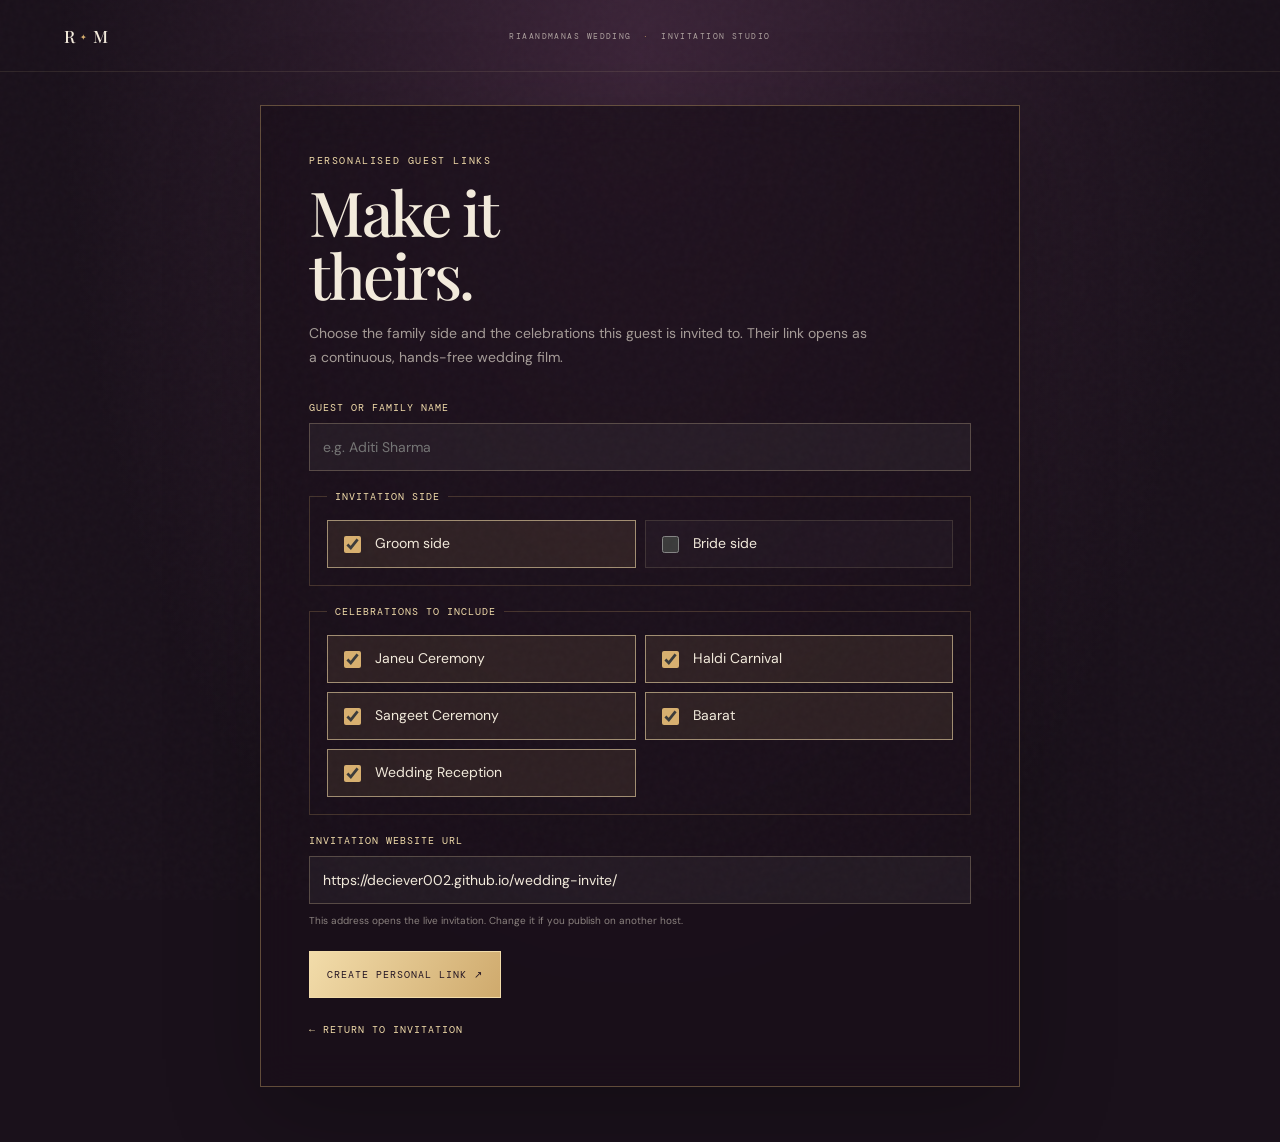
==== admin.html @ 56b254dd "Set default Sukhmani date to November 19, 2026" ====
<!doctype html>
<html lang="en">
<head>
  <meta charset="utf-8">
  <meta name="viewport" content="width=device-width, initial-scale=1, viewport-fit=cover">
  <meta name="theme-color" content="#190f19">
  <meta name="robots" content="noindex, nofollow">
  <title>RiaAndManas Wedding — Invitation Studio</title>
  <link rel="icon" href="assets/lotus.svg" type="image/svg+xml">
  <link rel="stylesheet" href="styles.css">
  <script src="admin.js" defer></script>
  <style>
    .admin-shell { min-height: 100svh; padding: 105px 20px 55px; background: radial-gradient(ellipse at 50% 5%, #3b2438, #1a111b 64%); }
    .admin-card { width: min(100%, 760px); margin: 0 auto; padding: clamp(23px, 5vw, 48px); border: 1px solid rgba(216,176,111,.38); background: rgba(25,15,25,.76); box-shadow: 0 25px 90px rgba(0,0,0,.24); backdrop-filter: blur(18px); }
    .admin-eyebrow { margin: 0 0 13px; color: var(--gold-light); font: 10px var(--mono); letter-spacing: .16em; }
    .admin-card h1 { margin: 0; color: var(--paper); font: 500 clamp(37px, 8vw, 62px)/1.02 var(--serif); letter-spacing: -.04em; }
    .admin-intro { max-width: 560px; margin: 16px 0 31px; color: var(--muted); font-size: 14px; line-height: 1.7; }
    .admin-form { display: grid; gap: 19px; }
    .admin-form > label, .admin-schedule label { display: grid; gap: 9px; color: var(--gold-light); font: 10px var(--mono); letter-spacing: .1em; }
    .admin-form input:not([type="checkbox"]), .admin-form textarea { width: 100%; color: var(--paper); border: 1px solid rgba(242,220,170,.25); border-radius: 0; background: rgba(255,255,255,.045); font: 14px var(--sans); letter-spacing: normal; }
    .admin-form input:not([type="checkbox"]) { min-height: 48px; padding: 0 13px; }
    .admin-form textarea { min-height: 248px; padding: 15px; line-height: 1.6; resize: vertical; }
    .admin-form input:focus, .admin-form textarea:focus { border-color: var(--gold); outline: 2px solid rgba(216,176,111,.22); outline-offset: 2px; }
    .admin-hint { margin: -10px 0 0; color: rgba(243,235,220,.52); font: 10px/1.5 var(--sans); }
    .admin-fieldset { margin: 0; padding: 17px; border: 1px solid rgba(216,176,111,.22); }
    .admin-fieldset legend { padding: 0 8px; color: var(--gold-light); font: 10px var(--mono); letter-spacing: .1em; }
    .admin-option-grid { display: grid; grid-template-columns: repeat(2, minmax(0, 1fr)); gap: 9px; }
    .admin-option { min-height: 48px; display: flex; align-items: center; gap: 11px; padding: 10px 12px; color: var(--paper); border: 1px solid rgba(242,220,170,.14); background: rgba(255,255,255,.025); font: 14px/1.4 var(--sans); letter-spacing: normal; cursor: pointer; }
    .admin-option:has(input:checked) { border-color: rgba(242,220,170,.59); background: rgba(216,176,111,.1); }
    .admin-option input { flex: none; width: 17px; height: 17px; accent-color: #d8b06f; }
    .admin-schedule { display: grid; gap: 14px; margin-top: 16px; padding-top: 16px; border-top: 1px solid rgba(216,176,111,.19); }
    .admin-schedule[hidden] { display: none; }
    .admin-schedule-title { margin: 0; color: rgba(243,235,220,.74); font: 10px/1.5 var(--sans); }
    .admin-actions { display: flex; flex-wrap: wrap; gap: 12px; margin-top: 4px; }
    .admin-button { min-height: 47px; padding: 0 17px; color: #241522; border: 1px solid var(--gold-light); background: linear-gradient(120deg, #f2dcaa, #cfaa6d); font: 10px var(--mono); letter-spacing: .1em; cursor: pointer; }
    .admin-button--secondary { color: var(--gold-light); border-color: rgba(242,220,170,.45); background: transparent; }
    .admin-result { margin-top: 33px; padding-top: 28px; border-top: 1px solid rgba(216,176,111,.25); }
    .admin-result h2 { margin: 0 0 17px; font: 500 25px var(--serif); }
    .admin-link { display: block; overflow-wrap: anywhere; color: var(--gold-light); font: 12px/1.6 var(--mono); }
    .admin-status { min-height: 22px; margin: 13px 0 0; color: var(--gold-light); font: 11px var(--sans); }
    .admin-back { display: inline-flex; margin-top: 25px; color: var(--gold-light); text-decoration: none; font: 10px var(--mono); letter-spacing: .1em; }
    @media(max-width: 520px) { .admin-shell { padding: 84px 14px 28px; } .admin-card { padding: 23px 19px; } .admin-actions { display: grid; } .admin-button { width: 100%; } .admin-option-grid { grid-template-columns: 1fr; } }
  </style>
</head>
<body>
  <div class="grain" aria-hidden="true"></div>
  <header class="masthead">
    <a class="monogram" href="index.html" aria-label="Ria and Manas invitation">R<span>✦</span>M</a>
    <p class="masthead-label">RIAANDMANAS WEDDING <span>·</span> INVITATION STUDIO</p>
  </header>
  <main class="admin-shell">
    <section class="admin-card" aria-labelledby="admin-title">
      <p class="admin-eyebrow">PERSONALISED GUEST LINKS</p>
      <h1 id="admin-title">Make it<br>theirs.</h1>
      <p class="admin-intro">Choose the family side and the celebrations this guest is invited to. Their link opens as a continuous, hands-free wedding film.</p>
      <form class="admin-form" id="invite-form">
        <label for="guest-name">GUEST OR FAMILY NAME
          <input id="guest-name" name="guest" autocomplete="name" maxlength="100" placeholder="e.g. Aditi Sharma" required>
        </label>
        <fieldset class="admin-fieldset">
          <legend>INVITATION SIDE</legend>
          <div class="admin-option-grid">
            <label class="admin-option"><input type="checkbox" id="side-groom" checked> Groom side</label>
            <label class="admin-option"><input type="checkbox" id="side-bride"> Bride side</label>
          </div>
        </fieldset>
        <fieldset class="admin-fieldset">
          <legend>CELEBRATIONS TO INCLUDE</legend>
          <div class="admin-option-grid">
            <label class="admin-option" data-side-option="groom"><input type="checkbox" id="event-janeu" checked> Janeu Ceremony</label>
            <label class="admin-option" data-side-option="bride" hidden><input type="checkbox" id="event-sukhmani"> Sukhmani Sahib Paath</label>
            <label class="admin-option"><input type="checkbox" id="event-haldi" checked> Haldi Carnival</label>
            <label class="admin-option"><input type="checkbox" id="event-sangeet" checked> Sangeet Ceremony</label>
            <label class="admin-option"><input type="checkbox" id="event-baarat" checked> Baarat</label>
            <label class="admin-option"><input type="checkbox" id="event-reception" checked> Wedding Reception</label>
          </div>
          <div class="admin-schedule" id="sukhmani-schedule" hidden>
            <p class="admin-schedule-title">Paath date defaults to 19th November 2026. You can change it for a specific invitation.</p>
            <label for="sukhmani-date">PAATH DATE<input id="sukhmani-date" type="text" value="19th November 2026" placeholder="e.g. 19th November 2026"></label>
            <label for="sukhmani-time">START TIME<input id="sukhmani-time" type="text" value="5:30 PM onwards" placeholder="e.g. 5:30 PM onwards"></label>
            <label for="sukhmani-venue">VENUE<input id="sukhmani-venue" type="text" placeholder="Venue and city"></label>
          </div>
        </fieldset>
        <label for="base-url">INVITATION WEBSITE URL
          <input id="base-url" name="base-url" type="url" value="https://deciever002.github.io/wedding-invite/" required>
        </label>
        <p class="admin-hint">This address opens the live invitation. Change it if you publish on another host.</p>
        <div class="admin-actions">
          <button class="admin-button" type="submit">CREATE PERSONAL LINK <span aria-hidden="true">↗</span></button>
        </div>
      </form>
      <section class="admin-result" id="invite-result" hidden aria-labelledby="result-title">
        <h2 id="result-title">Ready to share</h2>
        <a class="admin-link" id="guest-link" href="#" target="_blank" rel="noopener noreferrer"></a>
        <label for="invite-message" style="display:block;margin-top:23px;color:var(--gold-light);font:8px var(--mono);letter-spacing:.14em">FULL INVITATION MESSAGE</label>
        <textarea id="invite-message" readonly aria-label="Complete invitation message"></textarea>
        <div class="admin-actions">
          <button class="admin-button" id="copy-message" type="button">COPY MESSAGE + LINK</button>
          <button class="admin-button admin-button--secondary" id="copy-link" type="button">COPY LINK ONLY</button>
          <a class="admin-button admin-button--secondary" id="open-link" href="#" target="_blank" rel="noopener noreferrer" style="display:grid;place-items:center;text-decoration:none">PREVIEW INVITATION</a>
        </div>
        <p class="admin-status" id="copy-status" aria-live="polite"></p>
      </section>
      <a class="admin-back" href="index.html">← RETURN TO INVITATION</a>
    </section>
  </main>
</body>
</html>
---- styles.css ----
@import url('https://fonts.googleapis.com/css2?family=DM+Mono:wght@400;500&family=DM+Sans:wght@400;500;600;700&family=Playfair+Display:ital,wght@0,500;0,600;1,500&display=swap');

:root {
  color-scheme: dark;
  --night: #190f19;
  --night-2: #241520;
  --plum: #47233c;
  --paper: #f3ebdc;
  --paper-deep: #e9dbc3;
  --gold: #d8b06f;
  --gold-light: #f2dcaa;
  --coral: #d98967;
  --sage: #a7a68b;
  --muted: rgba(243, 235, 220, .64);
  --mono: 'DM Mono', 'Courier New', monospace;
  --sans: 'DM Sans', system-ui, sans-serif;
  --serif: 'Playfair Display', Georgia, serif;
}

* { box-sizing: border-box; }
html { scroll-behavior: smooth; scroll-padding-top: 28px; }
body { margin: 0; min-width: 320px; color: var(--paper); background: var(--night); font-family: var(--sans); -webkit-font-smoothing: antialiased; }
body.story-started { scroll-behavior: smooth; }
button, a { font: inherit; }
button { color: inherit; cursor: pointer; }
button:focus-visible, a:focus-visible { outline: 2px solid var(--gold-light); outline-offset: 5px; }
[hidden] { display: none !important; }

.grain { position: fixed; z-index: 50; inset: 0; pointer-events: none; opacity: .055; background-image: url("data:image/svg+xml,%3Csvg viewBox='0 0 180 180' xmlns='http://www.w3.org/2000/svg'%3E%3Cfilter id='n'%3E%3CfeTurbulence type='fractalNoise' baseFrequency='.85' numOctaves='3' stitchTiles='stitch'/%3E%3C/filter%3E%3Crect width='100%25' height='100%25' filter='url(%23n)' opacity='.42'/%3E%3C/svg%3E"); }
.film-filter-defs { position: absolute; width: 0; height: 0; overflow: hidden; }
.masthead { position: absolute; z-index: 4; top: 0; left: 0; right: 0; height: 72px; display: grid; grid-template-columns: 1fr auto 1fr; align-items: center; padding: 0 clamp(20px, 5vw, 74px); border-bottom: 1px solid rgba(242,220,170,.1); }
.monogram { justify-self: start; color: var(--paper); font: 500 17px var(--serif); letter-spacing: .08em; text-decoration: none; }
.monogram span { color: var(--gold); font-size: 8px; padding: 0 4px; vertical-align: 3px; }
.masthead-label, .sound-toggle { color: var(--muted); font: 8px var(--mono); letter-spacing: .18em; }
.masthead-label { margin: 0; }
.masthead-label span { color: var(--gold); padding: 0 5px; }
.sound-toggle { justify-self: end; display: inline-flex; align-items: center; gap: 8px; min-height: 34px; padding: 0 11px; border: 1px solid rgba(242,220,170,.3); border-radius: 999px; background: rgba(34,20,32,.68); }
.sound-icon { color: var(--gold-light); font-size: 13px; }
.sound-toggle.is-on { color: var(--gold-light); border-color: var(--gold); }

/* The letter and envelope are CSS-built so the opening works at any phone size. */
.cover { position: relative; min-height: 100svh; min-height: max(720px, 100svh); display: flex; flex-direction: column; align-items: center; justify-content: center; overflow: hidden; isolation: isolate; padding: 105px 20px 58px; background: radial-gradient(ellipse at 50% 54%, #372037 0, #211523 44%, #140d16 84%); }
.cover::before { content: ""; position: absolute; inset: 0; z-index: -2; opacity: .34; background: radial-gradient(ellipse at 50% 50%, transparent 24%, rgba(8,5,10,.8) 100%), repeating-linear-gradient(115deg, transparent 0 53px, rgba(216,176,111,.035) 54px 55px); }
.cover::after { content: ""; position: absolute; inset: 17px; z-index: -1; border: 1px solid rgba(216,176,111,.22); pointer-events: none; }
.cover-orbit { position: absolute; z-index: -1; width: min(90vw, 830px); aspect-ratio: 1; border: 1px solid rgba(216,176,111,.09); border-radius: 50%; transform: rotateX(66deg) rotate(-21deg); }
.cover-orbit--one { top: 8%; left: 50%; translate: -50% 0; }
.cover-orbit--two { top: 15%; left: 50%; translate: -50% 0; width: min(70vw, 610px); border-color: rgba(216,176,111,.075); }
.cover-stars { position: absolute; inset: 0; pointer-events: none; color: var(--gold); }
.cover-stars i { position: absolute; font-style: normal; animation: star-drift 6s ease-in-out infinite; }
.cover-stars i:nth-child(1) { top: 22%; left: 15%; font-size: 12px; }
.cover-stars i:nth-child(2) { top: 31%; right: 17%; animation-delay: -1.2s; }
.cover-stars i:nth-child(3) { top: 65%; left: 12%; animation-delay: -3s; font-size: 17px; }
.cover-stars i:nth-child(4) { top: 72%; right: 13%; animation-delay: -2s; }
.cover-stars i:nth-child(5) { top: 49%; right: 8%; animation-delay: -4s; font-size: 10px; }
.cover-overline { margin: 0 0 13px; color: var(--gold-light); font: 8px var(--mono); letter-spacing: .3em; text-align: center; }
.envelope-scene { position: relative; width: min(84vw, 408px); height: min(74svh, 600px); min-height: 430px; perspective: 1400px; display: grid; place-items: end center; }
.envelope-shadow { position: absolute; z-index: 0; bottom: 7%; width: 92%; height: 23%; border-radius: 50%; background: rgba(4,2,6,.52); filter: blur(24px); transition: transform 1s ease, opacity 1s ease; }
.letter-paper { position: absolute; z-index: 2; top: 4%; left: 7%; width: 86%; height: 84%; display: flex; flex-direction: column; align-items: center; justify-content: center; padding: 36px 24px 72px; color: #352438; text-align: center; background: linear-gradient(130deg, #fbf6ed, var(--paper) 53%, #e8d7ba); border: 1px solid rgba(216,176,111,.95); box-shadow: 0 15px 55px rgba(0,0,0,.26), inset 0 0 0 6px rgba(255,255,255,.36); transform: rotateX(-18deg) scale(.88); transform-origin: 50% 100%; opacity: 0; transition: transform 1.25s cubic-bezier(.16,.83,.23,1), opacity .72s ease, box-shadow 1s ease; }
.letter-paper::before { content: ""; position: absolute; inset: 13px; border: 1px solid rgba(150,108,66,.34); pointer-events: none; }
.letter-corner { position: absolute; color: #9e7548; font-size: 10px; }
.letter-corner--tl { top: 19px; left: 19px; }.letter-corner--tr { top: 19px; right: 19px; }.letter-corner--bl { bottom: 19px; left: 19px; }.letter-corner--br { bottom: 19px; right: 19px; }
.letter-label { position: relative; margin: 0 0 14px; color: #805d47; font: 7px var(--mono); letter-spacing: .2em; }
.letter-paper h1 { position: relative; margin: 0; color: #39203a; font: 500 clamp(48px, 12vw, 68px)/.93 var(--serif); letter-spacing: -.05em; }
.letter-paper h1 i { color: #a47a4e; font-weight: 500; }
.letter-subtitle { margin: 12px 0 0; color: #826d61; font: italic 15px var(--serif); }
.letter-rule { width: 78%; height: 1px; display: flex; align-items: center; justify-content: center; margin: 18px 0 11px; background: rgba(151,112,73,.38); }
.letter-rule span { padding: 0 10px; color: #a98050; background: var(--paper); font-size: 10px; }
.letter-copy { max-width: 294px; margin: 0; color: #695b56; font: 13px/1.65 var(--serif); }
.letter-date { display: flex; align-items: center; justify-content: center; gap: 8px; width: 100%; margin: 13px 0 4px; color: #785a4a; font: 8px/1.4 var(--mono); letter-spacing: .1em; white-space: nowrap; }
.letter-date span { flex: 0 0 auto; color: #bd8e52; padding: 0; }
.letter-continue { position: absolute; bottom: 24px; left: 50%; max-width: calc(100% - 36px); padding: 0 0 7px; color: #42263e; border: 0; border-bottom: 1px solid rgba(166,123,74,.8); background: none; font: 7.5px var(--mono); letter-spacing: .12em; white-space: nowrap; opacity: 0; transform: translate(-50%, 12px); pointer-events: none; transition: opacity .5s ease .65s, transform .5s ease .65s; }
.letter-continue span { margin-left: 9px; color: #ae7f4d; font-size: 12px; }
.envelope { position: absolute; z-index: 4; left: 0; right: 0; bottom: 0; height: 55%; transform-style: preserve-3d; transition: transform 1.1s cubic-bezier(.2,.8,.2,1); }
.envelope-back { position: absolute; inset: 0; overflow: hidden; background: linear-gradient(145deg, #72455e, #44263e 54%, #29192f); border: 1px solid rgba(242,220,170,.56); box-shadow: inset 0 0 32px rgba(12,7,15,.2); }
.envelope-back::before, .envelope-back::after { content: ""; position: absolute; top: -13%; width: 70%; height: 125%; background: linear-gradient(155deg, rgba(255,255,255,.09), rgba(51,27,53,.18)); border: 1px solid rgba(242,220,170,.2); }
.envelope-back::before { left: -21%; transform: rotate(39deg); }.envelope-back::after { right: -21%; transform: rotate(-39deg); }
.envelope-pocket { position: absolute; z-index: 3; inset: 0; background: linear-gradient(150deg, #67405a, #39213d 75%); clip-path: polygon(0 0, 50% 59%, 100% 0, 100% 100%, 0 100%); border: 1px solid rgba(242,220,170,.44); }
.envelope-flap { position: absolute; z-index: 5; inset: 0 0 40%; background: linear-gradient(150deg, #8a6072, #603d5b 72%); clip-path: polygon(0 0, 100% 0, 50% 100%); transform-origin: 50% 0; transform: rotateX(0); backface-visibility: hidden; transition: transform .85s cubic-bezier(.43,.02,.2,1), opacity .5s ease; }
.envelope-seal { position: absolute; z-index: 6; top: 29%; left: 50%; translate: -50% -50%; width: 58px; height: 58px; display: grid; grid-template-columns: 1fr 10px 1fr; place-items: center; color: #f5dfad; border: 1px solid rgba(255,238,198,.68); border-radius: 50%; background: radial-gradient(circle at 33% 25%, #dcaa6a, #945345 62%, #623444); box-shadow: 0 4px 18px rgba(8,5,10,.4), inset 0 0 0 4px rgba(107,53,54,.38); font: 12px var(--serif); transition: transform .5s ease, opacity .5s ease; }
.envelope-seal i { color: #f7dfab; font-size: 8px; font-style: normal; }
.open-invite { display: inline-flex; align-items: center; gap: 13px; margin-top: 28px; padding: 0; color: var(--paper); text-align: left; border: 0; background: none; transition: opacity .4s ease, transform .4s ease; }
.open-icon { display: grid; place-items: center; width: 39px; height: 39px; color: var(--gold-light); border: 1px solid rgba(242,220,170,.52); border-radius: 50%; font-size: 14px; transition: transform .35s ease, background .35s ease; }
.open-invite:hover .open-icon { transform: rotate(45deg); background: rgba(242,220,170,.08); }
.open-invite strong, .open-invite small { display: block; }
.open-invite strong { font: 500 13px var(--serif); letter-spacing: .02em; }
.open-invite small { margin-top: 4px; color: var(--muted); font: 7px var(--mono); letter-spacing: .1em; }
.cover-footnote { margin: 22px 0 0; color: rgba(242,220,170,.53); font: 7px var(--mono); letter-spacing: .19em; text-align: center; }
.cover-footnote span { padding-left: 7px; color: var(--gold); }
.cover.is-open .letter-paper { z-index: 5; opacity: 1; transform: translateY(-6%) rotateX(0) scale(1); box-shadow: 0 32px 100px rgba(0,0,0,.48), inset 0 0 0 6px rgba(255,255,255,.36); }
.cover.is-open .envelope-flap { transform: rotateX(180deg); opacity: .78; }
.cover.is-open .envelope-seal { transform: translate(-50%, -50%) scale(.72); opacity: 0; }
.cover.is-open .envelope-shadow { transform: scale(1.25); opacity: .75; }
.cover.is-open .open-invite, .cover.is-open .cover-overline { opacity: 0; transform: translateY(10px); pointer-events: none; }
.cover.is-open .letter-continue { opacity: 1; transform: translate(-50%, 0); pointer-events: auto; }
.cover.is-open .letter-label { animation: type-in .8s .25s both; }
.cover.is-open .letter-copy { animation: type-in .8s .4s both; }

.journey-intro { min-height: 100svh; position: relative; display: flex; flex-direction: column; align-items: center; justify-content: center; overflow: hidden; padding: 86px 22px 60px; text-align: center; background: radial-gradient(ellipse at 50% 49%, #382339, #1b111e 61%, #140d16); animation: page-rise .9s both; }
.journey-intro::before { content: ""; position: absolute; inset: 24px; border: 1px solid rgba(216,176,111,.18); pointer-events: none; }
.journey-intro-mark { color: var(--gold-light); font-size: 19px; animation: star-drift 4s ease-in-out infinite; }
.eyebrow { margin: 22px 0 17px; color: var(--gold-light); font: 7px var(--mono); letter-spacing: .2em; }
.eyebrow span { color: var(--coral); padding: 0 4px; }
.journey-intro h2 { margin: 0; color: var(--paper); font: 500 clamp(46px, 10vw, 88px)/.99 var(--serif); letter-spacing: -.05em; }
.journey-intro-copy { margin: 23px 0 0; color: var(--muted); font: 14px/1.8 var(--serif); }
.start-story { display: inline-flex; align-items: center; gap: 19px; margin-top: 34px; padding: 0 0 9px; color: var(--gold-light); border: 0; border-bottom: 1px solid rgba(216,176,111,.62); background: none; font: 8px var(--mono); letter-spacing: .17em; }
.start-story span { font-size: 13px; transition: transform .3s ease; }.start-story:hover span { transform: translateY(4px); }
.journey-intro-line { width: 1px; height: 50px; margin: 30px 0 14px; background: linear-gradient(var(--gold), transparent); }
.journey-intro-small { margin: 0; color: rgba(243,235,220,.38); font: 6px var(--mono); letter-spacing: .2em; }
.journey-intro-small span { color: var(--gold); padding-left: 6px; }

.event-journey { position: relative; background: var(--night); }
.story-progress { position: sticky; z-index: 12; top: 0; height: 3px; background: rgba(242,220,170,.1); }
.story-progress span { display: block; width: 0; height: 100%; background: linear-gradient(90deg, var(--coral), var(--gold-light)); transition: width .55s cubic-bezier(.22,.7,.2,1); }
.story-counter { position: fixed; z-index: 13; top: 20px; right: clamp(18px, 5vw, 70px); display: flex; align-items: baseline; gap: 6px; padding: 9px 11px; color: var(--gold-light); border: 1px solid rgba(242,220,170,.24); border-radius: 999px; background: rgba(25,15,25,.68); backdrop-filter: blur(12px); font: 11px var(--mono); letter-spacing: .08em; }
.story-counter span { color: rgba(243,235,220,.4); font-size: 8px; }
.event-journey.is-live { position: fixed; z-index: 60; inset: 0; width: 100%; height: 100svh; overflow: hidden; overscroll-behavior: none; background: var(--night); isolation: isolate; }
.event-journey.is-live .story-progress { position: absolute; top: 0; right: 0; left: 0; }
.journey-exit { position: fixed; z-index: 14; top: 20px; left: clamp(18px, 5vw, 70px); display: inline-flex; align-items: center; gap: 8px; min-height: 32px; padding: 0; color: rgba(243,235,220,.72); border: 0; background: none; font: 9px var(--mono); letter-spacing: .13em; cursor: pointer; }
.journey-exit:first-letter { color: var(--gold-light); font-size: 15px; }
.journey-exit:hover { color: var(--gold-light); }
.event-journey.is-live .event-chapter { position: absolute; inset: 0; width: 100%; height: 100%; min-height: 0; padding-top: 75px; padding-bottom: 30px; }
.event-journey.is-live .story-footer { display: none; }
.event-journey.is-live .event-chapter:not(.is-active) { display: none; }
.event-journey.is-live .event-chapter.is-active { display: grid; animation: chapter-arrive .7s cubic-bezier(.16,.75,.2,1) both; }
.event-journey.is-live .chapter-art { min-height: 0; height: min(76svh, 785px); }
.event-journey.is-live .chapter-info { min-height: 0; }
body.event-mode { overflow: hidden; overscroll-behavior: none; }
body.event-mode .masthead { position: fixed; z-index: 65; grid-template-columns: 1fr auto; height: 62px; border-bottom: 0; background: linear-gradient(180deg, rgba(25,15,25,.76), transparent); }
body.event-mode .masthead .monogram, body.event-mode .masthead-label { display: none; }
body.event-mode .masthead .sound-toggle { grid-column: 2; }
body.event-mode .story-counter { right: auto; left: 50%; transform: translateX(-50%); }
.event-journey.is-live .story-progress { top: 71px; }
.event-chapter { position: relative; min-height: 100svh; display: grid; grid-template-columns: minmax(280px, .86fr) minmax(310px, 1fr); align-items: center; justify-content: center; column-gap: clamp(35px, 7vw, 112px); padding: 75px clamp(34px, 9vw, 138px); overflow: hidden; isolation: isolate; border-bottom: 1px solid rgba(216,176,111,.14); background: radial-gradient(ellipse at 19% 49%, rgba(118,70,76,.2), transparent 47%), linear-gradient(114deg, #211521, #181019 55%, #20141d); }
.event-chapter::before { content: ""; position: absolute; z-index: -1; left: 50%; top: 50%; width: min(93vw, 1120px); aspect-ratio: 1; translate: -50% -50%; border: 1px solid rgba(216,176,111,.06); border-radius: 50%; box-shadow: 0 0 0 64px rgba(216,176,111,.018), 0 0 0 128px rgba(216,176,111,.012); }
.event-chapter:nth-child(even) { background: radial-gradient(ellipse at 82% 50%, rgba(74,54,65,.37), transparent 48%), linear-gradient(120deg, #171019, #211620 65%, #191019); }
.chapter-art { position: relative; justify-self: center; width: min(100%, 475px); height: min(76svh, 785px); min-height: 465px; overflow: hidden; background: #2a1b26; border: 1px solid rgba(242,220,170,.59); box-shadow: 0 30px 90px rgba(3,2,5,.43), 0 0 0 7px rgba(242,220,170,.035); }
.chapter-film { position: absolute; inset: 0; width: 100%; height: 100%; display: block; object-fit: cover; object-position: center; background: #251720; filter: url("#animated-film"); }
.film-backdrop { position: absolute; z-index: 0; inset: -4%; background-image: linear-gradient(180deg, rgba(12,8,13,.36), rgba(12,8,13,.62)), var(--event-poster); background-position: center; background-size: cover; filter: blur(26px) saturate(.82); transform: scale(1.08); }
.chapter-art.video-fallback.is-playing .chapter-film { animation: poster-drift 6.2s cubic-bezier(.2,.65,.25,1) both; }
.art-shade { position: absolute; z-index: 1; inset: 0; pointer-events: none; background: linear-gradient(180deg, rgba(15,10,16,.17) 0, rgba(15,10,16,.04) 27%, rgba(15,10,16,.12) 54%, rgba(15,10,16,.78) 100%); }
.art-grain { position: absolute; z-index: 2; inset: 0; pointer-events: none; opacity: .2; background: radial-gradient(ellipse at center, transparent 25%, rgba(6,4,8,.55) 100%), repeating-linear-gradient(0deg, transparent 0 4px, rgba(255,245,220,.025) 5px); mix-blend-mode: soft-light; }
.art-light { position: absolute; z-index: 2; top: -35%; bottom: -35%; left: -65%; width: 38%; pointer-events: none; opacity: 0; transform: rotate(17deg); background: linear-gradient(90deg, transparent, rgba(255,239,198,.2), transparent); }
.chapter-art.is-transitioning .art-light { opacity: 1; animation: light-sweep 2.1s ease-in-out both; }
.event-effects { position: absolute; z-index: 3; inset: 0; overflow: hidden; pointer-events: none; opacity: 0; transition: opacity .5s ease; }
.chapter-art.is-transitioning .event-effects { opacity: 1; }
.chapter-art.is-transitioning .event-effects * { animation-duration: 2.1s !important; animation-delay: 0s !important; animation-iteration-count: 1 !important; }
.chapter-art.is-revealed .event-effects { opacity: 0; transition-duration: .9s; }
/* Janeu: a fine golden thread traces gently through the ceremony scene. */
.janeu-thread { position: absolute; right: -3%; bottom: 9%; width: 106%; height: 45%; overflow: visible; filter: drop-shadow(0 0 5px rgba(255,210,119,.65)); }
.janeu-thread path { fill: none; stroke-linecap: round; stroke-linejoin: round; stroke-dasharray: 620; stroke-dashoffset: 620; }
.thread-shadow { stroke: rgba(79,35,28,.66); stroke-width: 7; }
.thread-line { stroke: #e7b85e; stroke-width: 3; }
.thread-highlight { stroke: rgba(255,244,204,.8); stroke-width: .9; }
.thread-glint { fill: #fff2bd; opacity: 0; filter: drop-shadow(0 0 6px #ffd47a); }
.chapter-art.is-transitioning .thread-shadow { animation: thread-unfurl 5.2s .05s ease-in-out both; }
.chapter-art.is-transitioning .thread-line { animation: thread-unfurl 5.2s .1s ease-in-out both; }
.chapter-art.is-transitioning .thread-highlight { animation: thread-unfurl 5.2s .14s ease-in-out both; }
.chapter-art.is-transitioning .thread-glint { animation: thread-glint 2.8s 1.2s ease-in-out infinite alternate; }
.thread-glint--two { animation-delay: 2.1s !important; }
/* Haldi Carnival: twin poppers burst into saffron, pink and marigold powder. */
.event-effects--haldi { background: radial-gradient(ellipse at 8% 90%, rgba(255,179,23,.12), transparent 38%), radial-gradient(ellipse at 92% 88%, rgba(255,64,135,.13), transparent 38%); }
.popper { position: absolute; bottom: -3%; width: clamp(78px, 27%, 140px); height: 28%; overflow: visible; opacity: 0; transform-origin: 45% 100%; filter: drop-shadow(0 7px 9px rgba(16,8,12,.2)); }
.popper--left { left: 0; transform: rotate(-12deg) scale(.7); }
.popper--right { right: 0; transform: rotate(12deg) scale(.7) scaleX(-1); }
.popper-tube { fill: #efc46c; stroke: #fff1cc; stroke-width: 2; }
.popper-rim { fill: none; stroke: #fff1cc; stroke-width: 4; stroke-linecap: round; }
.popper-spark { fill: none; stroke: #ffe06e; stroke-width: 3; stroke-linecap: round; stroke-dasharray: 5 7; opacity: 0; }
.chapter-art.is-transitioning .popper--left { animation: popper-fire-left 5.8s .3s cubic-bezier(.2,.7,.2,1) both; }
.chapter-art.is-transitioning .popper--right { animation: popper-fire-right 5.8s .65s cubic-bezier(.2,.7,.2,1) both; }
.chapter-art.is-transitioning .popper-spark { animation: spark-flash .75s .9s ease-out both; }
.gulal-cloud { position: absolute; width: 48%; aspect-ratio: 1; border-radius: 50%; opacity: 0; filter: blur(9px); mix-blend-mode: screen; }
.gulal-cloud--one { top: 19%; left: -18%; background: radial-gradient(circle, rgba(255,197,24,.78), rgba(255,169,21,.35) 43%, transparent 70%); }
.gulal-cloud--two { top: 34%; right: -19%; background: radial-gradient(circle, rgba(255,56,137,.77), rgba(255,92,61,.37) 44%, transparent 71%); }
.gulal-cloud--three { top: 4%; left: 29%; width: 41%; background: radial-gradient(circle, rgba(97,218,197,.52), rgba(255,183,45,.2) 46%, transparent 72%); }
.chapter-art.is-transitioning .gulal-cloud--one { animation: powder-bloom 3.1s .25s ease-out infinite; }
.chapter-art.is-transitioning .gulal-cloud--two { animation: powder-bloom 3.25s 1.15s ease-out infinite; }
.chapter-art.is-transitioning .gulal-cloud--three { animation: powder-bloom 3s 2.05s ease-out infinite; }
.gulal-dot,.confetti { position: absolute; top: 51%; left: 50%; width: 8px; height: 8px; border-radius: 50%; opacity: 0; background: #ffd742; box-shadow: 0 0 12px currentColor; }
.gulal-dot--two { background: #ff5189; }.gulal-dot--three { background: #41dec4; }.gulal-dot--four { background: #ff922e; }
.chapter-art.is-transitioning .gulal-dot--one { animation: powder-speck 1.8s .5s ease-out infinite; }
.chapter-art.is-transitioning .gulal-dot--two { animation: powder-speck 2s 1.2s ease-out infinite; }
.chapter-art.is-transitioning .gulal-dot--three { animation: powder-speck 1.7s 1.8s ease-out infinite; }
.chapter-art.is-transitioning .gulal-dot--four { animation: powder-speck 2.1s 2.3s ease-out infinite; }
.confetti { width: 5px; height: 11px; border-radius: 1px; background: #fff3a4; }
.confetti--two { background: #f184d0; }.confetti--three { background: #7be4c9; }.confetti--four { background: #ff8b51; }
.chapter-art.is-transitioning .confetti--one { animation: confetti-drift 3.2s .9s ease-in infinite; }
.chapter-art.is-transitioning .confetti--two { animation: confetti-drift 3.5s 1.35s ease-in infinite; }
.chapter-art.is-transitioning .confetti--three { animation: confetti-drift 3s 1.9s ease-in infinite; }
.chapter-art.is-transitioning .confetti--four { animation: confetti-drift 3.7s 2.2s ease-in infinite; }
/* Sangeet: rotating mirror ball and slow, jewel-coloured light fans. */
.event-effects--sangeet { background: radial-gradient(ellipse at 50% 8%, rgba(126,81,255,.11), transparent 43%); }
.disco-beam { position: absolute; top: -18%; left: 50%; width: 28%; height: 112%; transform-origin: 50% 8%; opacity: 0; mix-blend-mode: screen; filter: blur(7px); clip-path: polygon(45% 0,55% 0,100% 100%,0 100%); }
.disco-beam--one { background: linear-gradient(180deg, rgba(238,208,255,.88), rgba(182,109,255,.16) 72%, transparent); }
.disco-beam--two { background: linear-gradient(180deg, rgba(93,231,244,.76), rgba(58,168,255,.12) 75%, transparent); }
.disco-beam--three { background: linear-gradient(180deg, rgba(255,122,192,.72), rgba(240,80,151,.12) 75%, transparent); }
.chapter-art.is-transitioning .disco-beam--one { animation: beam-swing-one 5.8s ease-in-out both; }
.chapter-art.is-transitioning .disco-beam--two { animation: beam-swing-two 5.8s .1s ease-in-out both; }
.chapter-art.is-transitioning .disco-beam--three { animation: beam-swing-three 5.8s .2s ease-in-out both; }
.disco-ball { position: absolute; top: 11%; left: 50%; width: clamp(50px, 16%, 76px); aspect-ratio: 1; translate: -50% 0; border-radius: 50%; opacity: 0; background: radial-gradient(circle at 33% 27%, #fff9e8 0 4%, #d0d3df 5% 9%, transparent 10%), conic-gradient(from 16deg, #fff4cd, #9098b5 14%, #f9f5e9 24%, #8c93aa 38%, #fff7dc 50%, #818da8 67%, #f9f3e3 80%, #8890a5); box-shadow: inset -10px -8px 17px rgba(18,13,30,.56), 0 0 23px rgba(230,219,255,.45), 0 0 58px rgba(181,130,255,.24); }
.disco-ball::before { content: ""; position: absolute; left: 50%; bottom: 98%; height: 47px; border-left: 1px solid rgba(255,237,194,.75); }
.disco-ball::after { content: ""; position: absolute; inset: 0; border-radius: inherit; background: repeating-linear-gradient(0deg, transparent 0 7px, rgba(33,32,54,.55) 8px 9px), repeating-linear-gradient(90deg, transparent 0 7px, rgba(33,32,54,.58) 8px 9px); }
.disco-ball i { position: absolute; z-index: 1; top: 28%; width: 6px; height: 6px; border-radius: 50%; background: #fff; box-shadow: 0 0 9px 3px rgba(255,255,255,.75); }
.disco-ball i:nth-child(1) { left: 17%; }.disco-ball i:nth-child(2) { left: 42%; top: 18%; }.disco-ball i:nth-child(3) { right: 15%; top: 41%; }.disco-ball i:nth-child(4) { left: 34%; bottom: 15%; top: auto; }
.disco-ball b { position: absolute; z-index: 1; inset: 14% 36%; border-left: 1px solid rgba(255,255,255,.6); border-right: 1px solid rgba(255,255,255,.48); }
.chapter-art.is-transitioning .disco-ball { animation: disco-turn .95s linear infinite, disco-arrive .7s .15s ease-out both; }
.disco-glint { position: absolute; color: #fff5d8; opacity: 0; text-shadow: 0 0 9px #fff; }
.disco-glint--one { top: 31%; left: 23%; }.disco-glint--two { top: 22%; right: 17%; color: #c4f7ff; }.disco-glint--three { top: 47%; right: 28%; color: #ffd1ed; }
.chapter-art.is-transitioning .disco-glint--one { animation: glint-pop 1.8s .5s ease-in-out infinite alternate; }
.chapter-art.is-transitioning .disco-glint--two { animation: glint-pop 2s 1s ease-in-out infinite alternate; }
.chapter-art.is-transitioning .disco-glint--three { animation: glint-pop 1.7s 1.35s ease-in-out infinite alternate; }
/* Reception: layered gold and ivory fireworks bloom above the couple. */
.firework { position: absolute; width: clamp(115px, 38%, 180px); aspect-ratio: 1; overflow: visible; opacity: 0; filter: drop-shadow(0 0 7px rgba(255,204,113,.8)); }
.firework--one { top: 12%; right: 7%; color: #ffda8e; }
.firework--two { top: 27%; left: 1%; color: #f8d9a1; }
.firework--three { top: 1%; left: 37%; width: clamp(88px, 27%, 132px); color: #fff0be; }
.firework g { transform-box: fill-box; transform-origin: center; }
.firework path { fill: none; stroke: currentColor; stroke-width: 1.8; stroke-linecap: round; stroke-linejoin: round; }
.firework circle { fill: #fff9d8; }
.chapter-art.is-transitioning .firework--one { animation: firework-bloom 2.5s .1s ease-out infinite; }
.chapter-art.is-transitioning .firework--two { animation: firework-bloom 2.7s .8s ease-out infinite; }
.chapter-art.is-transitioning .firework--three { animation: firework-bloom 2.8s 1.4s ease-out infinite; }
/* Baarat: a glowing dhol beat sends warm ripples through the procession. */
.event-effects--baarat { background: radial-gradient(ellipse at 50% 55%, rgba(255,183,87,.16), transparent 42%); }
.procession-dhol { position: absolute; top: 50%; left: 50%; width: clamp(95px, 27%, 160px); overflow: visible; opacity: 0; transform: translate(-50%,-50%) scale(.64) rotate(-8deg); filter: drop-shadow(0 0 24px rgba(255,187,93,.47)); }
.dhol-body { fill: rgba(115,53,40,.84); stroke: #f2cb81; stroke-width: 2; }
.dhol-head { fill: rgba(255,222,159,.88); stroke: #fff2d0; stroke-width: 2; }
.dhol-head--far { fill: rgba(198,132,74,.82); }
.dhol-lace,.dhol-strap { fill: none; stroke: rgba(255,245,213,.8); stroke-width: 2; stroke-linecap: round; }
.dhol-strap { stroke: #d9ad67; stroke-width: 5; }
.dhol-wave { position: absolute; top: 50%; left: 50%; width: min(72vw, 430px); aspect-ratio: 1; border: 1px solid rgba(255,223,162,.72); border-radius: 50%; opacity: 0; transform: translate(-50%,-50%) scale(.18); box-shadow: 0 0 28px rgba(255,180,87,.23), inset 0 0 22px rgba(255,180,87,.08); }
.dhol-wave--two { width: min(92vw, 550px); border-color: rgba(235,187,128,.54); }
.dhol-wave--three { width: min(112vw, 680px); border-color: rgba(255,232,190,.38); }
.procession-spark { position: absolute; top: 53%; left: 50%; width: 5px; height: 5px; border-radius: 50%; opacity: 0; background: #ffe7b3; box-shadow: 0 0 14px 5px rgba(255,181,91,.75); }
.chapter-art.is-transitioning .procession-dhol { animation: dhol-arrive 2.1s cubic-bezier(.18,.74,.22,1) both; }
.chapter-art.is-transitioning .dhol-wave--one { animation: dhol-beat 1.5s .16s ease-out both; }
.chapter-art.is-transitioning .dhol-wave--two { animation: dhol-beat 1.7s .48s ease-out both; }
.chapter-art.is-transitioning .dhol-wave--three { animation: dhol-beat 1.9s .82s ease-out both; }
.chapter-art.is-transitioning .procession-spark--one { animation: procession-spark 2s .25s ease-out both; --spark-x: -170px; --spark-y: -150px; }
.chapter-art.is-transitioning .procession-spark--two { animation: procession-spark 2s .5s ease-out both; --spark-x: 155px; --spark-y: -180px; }
.chapter-art.is-transitioning .procession-spark--three { animation: procession-spark 2s .75s ease-out both; --spark-x: -135px; --spark-y: 160px; }
.chapter-art.is-transitioning .procession-spark--four { animation: procession-spark 2s 1s ease-out both; --spark-x: 180px; --spark-y: 135px; }
.chapter-art::before { content: ""; position: absolute; z-index: 4; inset: 10px; border: 1px solid rgba(248,226,180,.57); pointer-events: none; }
.chapter-art::after { content: ""; position: absolute; z-index: 4; inset: 16px; border: 1px solid rgba(248,226,180,.17); pointer-events: none; }
.frame-corner { position: absolute; z-index: 5; left: 50%; width: 40px; height: 1px; translate: -50% 0; background: var(--gold-light); box-shadow: 0 0 11px rgba(242,220,170,.75); }
.frame-corner::after { content: "✦"; position: absolute; left: 50%; top: -6px; translate: -50% 0; padding: 0 5px; color: var(--gold-light); background: #352433; font-size: 9px; }
.frame-corner--top { top: 10px; }.frame-corner--bottom { bottom: 10px; }
.chapter-meta { position: absolute; z-index: 5; top: 30px; left: 30px; right: 30px; display: flex; align-items: center; justify-content: space-between; color: rgba(255,244,218,.86); font: 7px var(--mono); letter-spacing: .18em; }
.chapter-meta i { color: var(--gold-light); font-size: 9px; font-style: normal; }
.intro-title { position: absolute; z-index: 5; right: 28px; bottom: clamp(74px, 13%, 118px); left: 28px; text-align: center; transition: opacity .75s ease, transform .75s ease; }
.intro-title p { margin: 0 0 14px; color: var(--gold-light); font: 7px var(--mono); letter-spacing: .21em; }
.intro-title h2 { margin: 0; color: #fff6e7; font: 500 clamp(40px, 6vw, 58px)/.99 var(--serif); letter-spacing: -.04em; text-shadow: 0 3px 18px rgba(0,0,0,.32); }
.scene-status { display: inline-flex; align-items: center; gap: 7px; margin-top: 19px; color: rgba(255,244,218,.7); font: 6px var(--mono); letter-spacing: .17em; }
.scene-status b { width: 5px; height: 5px; border-radius: 50%; background: var(--gold-light); box-shadow: 0 0 0 0 rgba(242,220,170,.65); animation: status-pulse 1.5s infinite; }
.event-chapter.is-revealed .scene-status { opacity: 0; }
.film-progress { position: absolute; z-index: 6; right: 30px; bottom: 29px; left: 30px; height: 1px; background: rgba(255,245,225,.3); }
.film-progress span { display: block; width: 0; height: 100%; background: var(--gold-light); box-shadow: 0 0 9px rgba(242,220,170,.8); }
.chapter-art.is-playing .film-progress span { animation: film-progress 6s linear both; }
.scene-skip { position: absolute; z-index: 7; top: 58px; right: 29px; padding: 7px 0; color: rgba(255,245,225,.76); border: 0; border-bottom: 1px solid rgba(242,220,170,.4); background: none; font: 6px var(--mono); letter-spacing: .14em; transition: color .2s ease, opacity .4s ease; }
.scene-skip:hover { color: #fff; }
.event-chapter.is-revealed .scene-skip { opacity: 0; pointer-events: none; }
.chapter-info { position: relative; width: 100%; max-width: 525px; min-height: 440px; display: flex; flex-direction: column; justify-content: center; }
.waiting-copy { position: absolute; inset: 0; display: flex; flex-direction: column; align-items: flex-start; justify-content: center; color: rgba(243,235,220,.38); transition: opacity .5s ease, transform .6s ease; }
.waiting-copy p { margin: 24px 0 0; font: 8px var(--mono); letter-spacing: .18em; }
.waiting-orbit { width: 55px; height: 55px; display: grid; place-items: center; color: var(--gold); border: 1px solid rgba(216,176,111,.25); border-radius: 50%; animation: orbit-turn 6s linear infinite; }
.waiting-orbit span { font-size: 12px; }
.chapter-info.is-revealed .waiting-copy { opacity: 0; transform: translateY(-10px); pointer-events: none; }
.event-reveal { position: absolute; z-index: 1; inset: 0; opacity: 0; transform: translateY(28px); transition: opacity .85s ease, transform .85s cubic-bezier(.16,.8,.2,1); pointer-events: none; }
.chapter-info.is-revealed .event-reveal { position: relative; inset: auto; opacity: 1; transform: translateY(0); pointer-events: auto; }
.info-index { margin: 0 0 14px; color: var(--gold-light); font: 7px var(--mono); letter-spacing: .19em; }
.info-index span { color: var(--coral); padding: 0 3px; }
.event-reveal h3 { max-width: 480px; margin: 0; color: var(--paper); font: 500 clamp(38px, 5.1vw, 66px)/.99 var(--serif); letter-spacing: -.045em; }
.event-details { display: grid; grid-template-columns: 1fr 1fr; gap: 14px; margin-top: 31px; padding-top: 19px; border-top: 1px solid rgba(216,176,111,.27); }
.event-details div { display: flex; flex-direction: column; gap: 9px; }
.event-details span { color: rgba(243,235,220,.43); font: 7px var(--mono); letter-spacing: .18em; }
.event-details strong { color: rgba(243,235,220,.92); font: 13px/1.55 var(--serif); font-weight: 500; }
.info-actions { display: flex; flex-wrap: wrap; align-items: center; gap: 22px; margin-top: 23px; }
.map-action, .replay-action { display: inline-flex; align-items: center; gap: 8px; min-height: 38px; color: var(--gold-light); border: 0; border-bottom: 1px solid rgba(216,176,111,.54); background: none; text-decoration: none; font: 7px var(--mono); letter-spacing: .14em; }
.map-action span { font-size: 13px; transition: transform .2s ease; }.map-action:hover span { transform: translate(2px,-2px); }
.replay-action { color: rgba(243,235,220,.65); border-bottom-color: rgba(243,235,220,.22); }.replay-action span { color: var(--gold); font-size: 13px; }
.next-event { display: flex; align-items: center; justify-content: space-between; gap: 14px; width: 100%; margin-top: 39px; padding: 14px 0 13px; color: var(--paper); border: 0; border-top: 1px solid rgba(216,176,111,.2); background: none; text-align: left; text-decoration: none; font: 8px var(--mono); letter-spacing: .13em; }
.next-event > span { color: rgba(243,235,220,.44); font-size: 6px; }
.next-event i { margin-left: auto; color: var(--gold-light); font-size: 17px; font-style: normal; transition: transform .3s ease; }
.next-event:hover i { transform: translateY(4px); }
.next-event--end i { transform: rotate(180deg); }
.info-watermark { position: absolute; z-index: 0; right: -10px; bottom: -88px; color: rgba(216,176,111,.035); font: 400 220px/.8 var(--serif); pointer-events: none; }
.story-footer { min-height: 320px; display: flex; flex-direction: column; align-items: center; justify-content: center; padding: 55px 20px; background: radial-gradient(ellipse at 50% 0, #40243b, #1c111b 66%); text-align: center; }
.footer-ornament { color: var(--gold); font-size: 11px; letter-spacing: .55em; }
.footer-ornament span { font: 22px var(--serif); }
.story-footer p { margin: 17px 0 19px; color: var(--paper); font: italic 20px var(--serif); }
.story-footer strong { font: 500 12px var(--mono); letter-spacing: .18em; }
.story-footer strong span { color: var(--gold); font-size: 8px; padding: 0 4px; }
.story-footer small { margin-top: 11px; color: rgba(243,235,220,.5); font: 7px var(--mono); letter-spacing: .16em; }
.story-footer small i { color: var(--gold); font-style: normal; padding: 0 4px; }

@keyframes star-drift { 0%,100% { transform: translateY(0) rotate(0); opacity: .7; } 50% { transform: translateY(-9px) rotate(22deg); opacity: 1; } }
@keyframes type-in { from { opacity: .25; filter: blur(4px); transform: translateY(5px); } to { opacity: 1; filter: blur(0); transform: translateY(0); } }
@keyframes page-rise { from { opacity: 0; transform: translateY(18px); } to { opacity: 1; transform: translateY(0); } }
@keyframes light-sweep { 0% { left: -65%; } 100% { left: 135%; } }
@keyframes film-progress { to { width: 100%; } }
@keyframes poster-drift { from { transform: scale(1.035) translate3d(0, 0, 0); } to { transform: scale(1.12) translate3d(-.5%, -1%, 0); } }
@keyframes status-pulse { 0% { box-shadow: 0 0 0 0 rgba(242,220,170,.6); } 75%,100% { box-shadow: 0 0 0 7px rgba(242,220,170,0); } }
@keyframes orbit-turn { to { transform: rotate(360deg); } }
@keyframes thread-unfurl { 0% { stroke-dashoffset: 620; opacity: 0; } 16% { opacity: 1; } 76%,100% { stroke-dashoffset: 0; opacity: 1; } }
@keyframes thread-glint { from { opacity: .25; transform: scale(.8); } to { opacity: 1; transform: scale(1.35); } }
@keyframes popper-fire-left { 0%,12% { opacity: 0; transform: rotate(-12deg) scale(.7); } 22% { opacity: 1; transform: rotate(-24deg) scale(1.06); } 34%,52% { opacity: .86; transform: rotate(-18deg) scale(.96); } 100% { opacity: 0; transform: rotate(-12deg) scale(.84); } }
@keyframes popper-fire-right { 0%,19% { opacity: 0; transform: rotate(12deg) scale(.7) scaleX(-1); } 30% { opacity: 1; transform: rotate(24deg) scale(1.06) scaleX(-1); } 42%,57% { opacity: .86; transform: rotate(17deg) scale(.96) scaleX(-1); } 100% { opacity: 0; transform: rotate(12deg) scale(.84) scaleX(-1); } }
@keyframes spark-flash { 0%,25%,100% { opacity: 0; } 10% { opacity: 1; stroke-dasharray: 2 4; } 45% { opacity: .75; } }
@keyframes powder-bloom { 0% { opacity: 0; transform: scale(.18) translateY(12%); } 18% { opacity: .84; } 56% { opacity: .5; transform: scale(1.34) translateY(-10%); } 100% { opacity: 0; transform: scale(1.7) translateY(-20%); } }
@keyframes powder-speck { 0% { opacity: 0; transform: translate(0,0) scale(.5); } 18% { opacity: 1; } 100% { opacity: 0; transform: translate(var(--dx, 100px), -150px) scale(3); } }
@keyframes confetti-drift { 0% { opacity: 0; transform: translate(0,-35px) rotate(0); } 14% { opacity: 1; } 100% { opacity: 0; transform: translate(var(--dx, 80px), 360px) rotate(540deg); } }
@keyframes beam-swing-one { 0% { opacity: 0; transform: translateX(-50%) rotate(-35deg); } 18%,78% { opacity: .56; } 100% { opacity: 0; transform: translateX(-50%) rotate(25deg); } }
@keyframes beam-swing-two { 0% { opacity: 0; transform: translateX(-50%) rotate(-10deg); } 18%,78% { opacity: .47; } 100% { opacity: 0; transform: translateX(-50%) rotate(45deg); } }
@keyframes beam-swing-three { 0% { opacity: 0; transform: translateX(-50%) rotate(27deg); } 18%,78% { opacity: .42; } 100% { opacity: 0; transform: translateX(-50%) rotate(-36deg); } }
@keyframes disco-turn { to { rotate: 360deg; } }
@keyframes disco-arrive { from { opacity: 0; scale: .55; } to { opacity: 1; scale: 1; } }
@keyframes glint-pop { from { opacity: .12; transform: scale(.5); } to { opacity: .95; transform: scale(1.25); } }
@keyframes firework-bloom { 0% { opacity: 0; transform: scale(.12) rotate(-20deg); } 11% { opacity: 1; } 24% { opacity: .88; transform: scale(1) rotate(8deg); } 60% { opacity: .58; transform: scale(1.15) rotate(17deg); } 100% { opacity: 0; transform: scale(1.38) rotate(24deg); } }
@keyframes dhol-arrive { 0% { opacity: 0; transform: translate(-50%,-38%) scale(.45) rotate(-18deg); } 30%,76% { opacity: .96; } 100% { opacity: 0; transform: translate(-50%,-50%) scale(1.08) rotate(8deg); } }
@keyframes dhol-beat { 0% { opacity: 0; transform: translate(-50%,-50%) scale(.18); } 18% { opacity: .82; } 100% { opacity: 0; transform: translate(-50%,-50%) scale(1); } }
@keyframes procession-spark { 0% { opacity: 0; transform: translate(0,0) scale(.3); } 23% { opacity: 1; } 100% { opacity: 0; transform: translate(var(--spark-x),var(--spark-y)) scale(2.4); } }
@keyframes chapter-arrive { from { opacity: .35; transform: translateY(12px); filter: blur(5px); } to { opacity: 1; transform: translateY(0); filter: blur(0); } }

@media (prefers-reduced-motion: reduce) {
  .event-effects, .chapter-art.is-transitioning .event-effects * { animation: none !important; }
  .chapter-art.is-transitioning .event-effects { opacity: .72; }
  .thread-shadow, .thread-line, .thread-highlight { stroke-dashoffset: 0 !important; }
  .firework { opacity: .3; }
  .disco-ball { opacity: .9; }
  .popper { opacity: .7; }
}

/* Each event plays as a full-screen portrait film; the invitation details appear after it ends. */
.event-journey.is-live .event-chapter,
.event-journey.is-live .event-chapter:nth-child(even) {
  position: absolute; inset: 0; display: block; width: 100%; height: 100%; min-height: 0; padding: 0; border: 0; background: #120d14; animation: chapter-arrive .7s cubic-bezier(.16,.75,.2,1) both;
}
.event-journey.is-live .event-chapter:not(.is-active) { display: none; }
.event-journey.is-live .event-chapter.is-active { display: block; }
.event-journey.is-live .event-chapter::before { display: none; }
.event-journey.is-live .chapter-art {
  position: absolute; inset: 0; width: 100%; height: 100%; min-height: 0; max-height: none; margin: 0; border: 0; box-shadow: none; background: #120d14;
}
.event-journey.is-live .film-backdrop { filter: blur(28px) saturate(.78); }
.event-journey.is-live .chapter-film { z-index: 1; object-fit: contain; object-position: center; background: transparent; }
.event-journey.is-live .chapter-art.is-playing .chapter-film { opacity: 1; filter: url("#animated-film"); }
.event-journey.is-live .chapter-art.is-revealed .chapter-film { opacity: .54; filter: url("#animated-film") saturate(.82) brightness(.65); transition: opacity .8s ease, filter .8s ease; }
.event-journey.is-live .chapter-art.is-playing .art-shade,
.event-journey.is-live .chapter-art.is-playing .art-grain,
.event-journey.is-live .chapter-art.is-playing .art-light,
.event-journey.is-live .chapter-art.is-playing .chapter-meta,
.event-journey.is-live .chapter-art.is-playing .intro-title,
.event-journey.is-live .chapter-art.is-playing .frame-corner,
.event-journey.is-live .chapter-art.is-playing .event-effects { display: none; }
.event-journey.is-live .chapter-art.is-playing .film-progress { top: 71px; right: 0; bottom: auto; left: 0; height: 2px; background: rgba(255,245,225,.13); }
.event-journey.is-live .chapter-art.is-playing .film-progress span { animation-duration: 8s; }
.event-journey.is-live .scene-skip { top: calc(83px + env(safe-area-inset-top)); right: max(20px, env(safe-area-inset-right)); padding: 9px 12px; border: 1px solid rgba(242,220,170,.34); border-radius: 99px; background: rgba(25,15,25,.46); font-size: 7px; backdrop-filter: blur(12px); }
.event-journey.is-live .chapter-info { display: none; }
.event-journey.is-live .chapter-info.is-revealed {
  position: absolute; z-index: 8; right: max(16px, env(safe-area-inset-right)); bottom: max(20px, env(safe-area-inset-bottom)); left: max(16px, env(safe-area-inset-left)); display: flex; width: min(calc(100% - 32px), 700px); max-width: 700px; max-height: calc(100svh - 126px); min-height: 0; margin-inline: auto; padding: clamp(20px, 4vw, 34px); overflow: auto; border: 1px solid rgba(242,220,170,.46); background: linear-gradient(145deg, rgba(36,22,35,.94), rgba(19,13,21,.91)); box-shadow: 0 22px 90px rgba(0,0,0,.42), inset 0 0 34px rgba(255,232,191,.035); backdrop-filter: blur(22px) saturate(1.12); animation: details-arrive .78s cubic-bezier(.16,.8,.2,1) both;
}
.event-journey.is-live .chapter-info.is-revealed .waiting-copy { display: none; }
.event-journey.is-live .chapter-info.is-revealed .event-reveal { width: 100%; }
.event-journey.is-live .event-details { margin-top: clamp(18px, 3vh, 31px); }
.event-journey.is-live .next-event { margin-top: clamp(17px, 2.8vh, 28px); }
.event-journey.is-live .info-watermark { bottom: -80px; }
@keyframes details-arrive { from { opacity: 0; transform: translateY(24px) scale(.985); } to { opacity: 1; transform: translateY(0) scale(1); } }

@media (max-width: 760px) {
  .event-journey.is-live .chapter-info.is-revealed { right: max(14px, env(safe-area-inset-right)); bottom: max(16px, env(safe-area-inset-bottom)); left: max(14px, env(safe-area-inset-left)); width: calc(100% - 28px); max-height: calc(100svh - 116px); padding: 20px 19px 18px; }
  .event-journey.is-live .event-reveal h3 { font-size: clamp(31px, 8vw, 44px); }
  .event-journey.is-live .event-details { grid-template-columns: 1fr 1fr; gap: 12px; margin-top: 18px; }
  .event-journey.is-live .event-details strong { font-size: 12px; }
  .event-journey.is-live .info-actions { gap: 15px; }
}

@media (max-width: 760px) {
  .masthead { height: 62px; grid-template-columns: 1fr auto; padding: 0 19px; }
  .masthead-label { display: none; }
  .masthead .sound-toggle { grid-column: 2; }
  .cover { min-height: 100svh; padding: 82px 16px 43px; justify-content: center; }
  .cover::after { inset: 9px; }
  .cover-overline { margin-bottom: 5px; font-size: 7px; }
  .envelope-scene { width: min(88vw, 390px); height: min(61svh, 525px); min-height: 390px; }
  .letter-paper { top: 5%; left: 5%; width: 90%; height: 83%; padding: 26px 18px 64px; }
  .letter-paper::before { inset: 9px; }
  .letter-corner--tl { top: 13px; left: 13px; }.letter-corner--tr { top: 13px; right: 13px; }.letter-corner--bl { bottom: 13px; left: 13px; }.letter-corner--br { bottom: 13px; right: 13px; }
  .letter-label { margin-bottom: 12px; font-size: 6px; letter-spacing: .16em; }
  .letter-paper h1 { font-size: clamp(47px, 13vw, 63px); }
  .letter-rule { margin: 15px 0 10px; }
  .letter-copy { font-size: 12px; }
  .letter-date { gap: 7px; width: 100%; margin: 11px 0 4px; font-size: 8px; letter-spacing: .08em; line-height: 1.4; }
  .letter-continue { bottom: 18px; max-width: calc(100% - 28px); font-size: 7px; letter-spacing: .1em; }
  .envelope { height: 55%; }
  .envelope-seal { width: 51px; height: 51px; top: 30%; }
  .open-invite { margin-top: 22px; }
  .cover-footnote { margin-top: 16px; font-size: 6px; letter-spacing: .15em; }
  .journey-intro { min-height: 100svh; padding: 75px 22px 42px; }
  .journey-intro::before { inset: 10px; }
  .eyebrow { max-width: 290px; font-size: 6px; line-height: 1.8; letter-spacing: .15em; }
  .journey-intro h2 { font-size: clamp(43px, 12vw, 63px); }
  .journey-intro-copy { font-size: 13px; }
  .event-chapter, .event-chapter:nth-child(even) { display: flex; flex-direction: column; align-items: stretch; gap: 0; min-height: auto; padding: 50px 0 34px; background: radial-gradient(ellipse at 50% 25%, rgba(97,56,74,.29), transparent 53%), #1a111b; }
  .event-chapter::before { top: 24%; width: 118vw; opacity: .55; }
  .chapter-art { flex: none; justify-self: auto; width: calc(100% - 30px); height: min(60svh, 650px); min-height: 390px; max-height: 620px; margin: 0 auto; }
  .chapter-art::before { inset: 7px; }.chapter-art::after { inset: 12px; }
  .chapter-meta { top: 24px; left: 23px; right: 23px; font-size: 6px; }
  .scene-skip { top: 50px; right: 22px; font-size: 5px; }
  .intro-title { right: 20px; bottom: 65px; left: 20px; }
  .intro-title p { font-size: 6px; letter-spacing: .16em; }
  .intro-title h2 { font-size: clamp(39px, 11vw, 55px); }
  .scene-status { margin-top: 14px; font-size: 5px; }
  .film-progress { right: 22px; bottom: 23px; left: 22px; }
  .chapter-info { z-index: 6; width: calc(100% - 54px); max-width: 520px; min-height: 0; align-self: center; margin: -27px auto 0; padding: 23px 21px 18px; overflow: hidden; border: 1px solid rgba(216,176,111,.31); background: linear-gradient(135deg, rgba(48,32,46,.98), rgba(28,18,29,.98)); box-shadow: 0 18px 40px rgba(0,0,0,.26); backdrop-filter: blur(12px); }
  .waiting-copy { position: relative; inset: auto; min-height: 98px; justify-content: center; align-items: center; }
  .waiting-orbit { width: 38px; height: 38px; font-size: 9px; }
  .waiting-copy p { margin: 12px 0 0; font-size: 6px; }
  .chapter-info.is-revealed .waiting-copy { position: absolute; inset: 0; }
  .event-reveal h3 { font-size: clamp(31px, 8vw, 43px); }
  .info-index { margin-bottom: 10px; font-size: 6px; letter-spacing: .15em; }
  .event-details { gap: 11px; margin-top: 18px; padding-top: 14px; }
  .event-details span { font-size: 6px; }
  .event-details strong { font-size: 11px; }
  .info-actions { gap: 18px; margin-top: 15px; }
  .map-action, .replay-action { min-height: 34px; font-size: 6px; }
  .next-event { margin-top: 17px; padding: 12px 0 8px; font-size: 7px; }
  .info-watermark { right: -1px; bottom: -46px; font-size: 130px; }
  .story-footer { min-height: 250px; }
  .story-footer p { font-size: 18px; }
  .story-counter { top: 13px; right: 15px; padding: 7px 9px; font-size: 9px; }
  .journey-exit { top: 13px; left: 15px; font-size: 7px; letter-spacing: .1em; }
  .event-journey.is-live .event-chapter, .event-journey.is-live .event-chapter:nth-child(even) { display: flex; flex-direction: column; align-items: stretch; gap: 0; min-height: 0; height: 100%; padding: 57px 0 12px; overflow: hidden; }
  .event-journey.is-live .event-chapter:not(.is-active) { display: none; }
  .event-journey.is-live .event-chapter.is-active { display: flex; }
  .event-journey.is-live .chapter-art { width: calc(100% - 28px); height: min(51svh, 520px); min-height: 0; max-height: none; margin: auto auto 0; }
  .event-journey.is-live .chapter-info { width: calc(100% - 48px); min-height: 0; margin: -20px auto auto; }
}

@media (max-width: 370px) {
  .envelope-scene { min-height: 365px; }
  .letter-paper { padding-right: 14px; padding-left: 14px; }
  .letter-date { gap: 5px; font-size: 7.5px; letter-spacing: .04em; }
  .letter-copy { font-size: 11px; }
  .chapter-art { width: calc(100% - 22px); min-height: 360px; }
  .chapter-info { width: calc(100% - 36px); padding-right: 17px; padding-left: 17px; }
  .event-details strong { font-size: 10px; }
  .info-actions { gap: 13px; }
}

@media (max-height: 700px) and (min-width: 761px) {
  .cover { min-height: 700px; }
  .envelope-scene { height: 470px; }
  .event-chapter { padding-top: 48px; padding-bottom: 48px; }
  .chapter-art { height: 75vh; min-height: 405px; }
}

@media (max-height: 720px) and (max-width: 760px) {
  .envelope-scene { height: 56svh; min-height: 360px; }
  .letter-paper { height: 87%; padding: 13px 14px 58px; }
  .letter-label { margin-bottom: 8px; }
  .letter-paper h1 { font-size: 42px; }
  .letter-subtitle { margin-top: 8px; font-size: 13px; }
  .letter-rule { margin: 9px 0 7px; }
  .letter-copy { font-size: 10px; line-height: 1.36; }
  .letter-date { margin-top: 7px; margin-bottom: 3px; font-size: 7.5px; }
  .letter-continue { bottom: 15px; }
}

/* Final live-stage layout wins over the regular mobile event-card layout above. */
.event-journey.is-live .event-chapter,
.event-journey.is-live .event-chapter:nth-child(even) { position: absolute; inset: 0; display: block; width: 100%; height: 100%; min-height: 0; padding: 0; border: 0; background: #120d14; }
.event-journey.is-live .event-chapter:not(.is-active) { display: none; }
.event-journey.is-live .event-chapter.is-active { display: block; }
.event-journey.is-live .chapter-art { position: absolute; inset: 0; width: 100%; height: 100%; min-height: 0; max-height: none; margin: 0; border: 0; box-shadow: none; background: #120d14; }
.event-journey.is-live .chapter-film { z-index: 1; object-fit: contain; object-position: center; background: transparent; }
.event-journey.is-live .chapter-art.is-playing::before,
.event-journey.is-live .chapter-art.is-playing::after { display: none; }
.event-journey.is-live .chapter-art.is-playing .art-shade,
.event-journey.is-live .chapter-art.is-playing .art-grain,
.event-journey.is-live .chapter-art.is-playing .art-light,
.event-journey.is-live .chapter-art.is-playing .chapter-meta,
.event-journey.is-live .chapter-art.is-playing .intro-title,
.event-journey.is-live .chapter-art.is-playing .frame-corner,
.event-journey.is-live .chapter-art.is-playing .event-effects { display: none; }
.event-journey.is-live .chapter-art.is-playing .film-progress { top: 71px; right: 0; bottom: auto; left: 0; height: 2px; background: rgba(255,245,225,.13); }
.event-journey.is-live .chapter-art.is-playing .film-progress span { animation-duration: 8s; }

@media (prefers-reduced-motion: reduce) {
  *, *::before, *::after { scroll-behavior: auto !important; animation-duration: .01ms !important; animation-iteration-count: 1 !important; transition-duration: .01ms !important; }
}

/* Personalized event selection and the continuous, full-frame story player. */
.event-chapter[hidden], .admin-option[hidden] { display: none !important; }
.event-journey.is-live .event-chapter.is-exiting { z-index: 2; display: block; opacity: 0; transition: opacity .46s ease; pointer-events: none; }
.event-journey.is-live .event-chapter.is-active { z-index: 1; animation-duration: .46s; }
.event-journey.is-live .chapter-film { object-fit: cover; }
.event-journey.is-live .chapter-art.is-playing.is-transitioning .event-effects { display: block !important; opacity: 1; }
.event-journey.is-live .chapter-art.is-revealed .intro-title { opacity: 0; pointer-events: none; }
.event-journey.is-live .film-progress span { animation-duration: var(--clip-duration, 6s); }
.event-journey.is-live .chapter-art.is-playing .film-progress span { animation-duration: var(--clip-duration, 6s); }
.event-journey.is-live .chapter-info.is-revealed .next-event[hidden] { display: none; }
.event-journey.is-live .scene-skip,
.event-journey.is-live .journey-exit,
.event-journey.is-live .chapter-info.is-revealed .replay-action,
.event-journey.is-live .chapter-info.is-revealed .next-event { display: none; }
[data-sukhmani-when] { white-space: pre-line; }
.event-effects--sukhmani { background: radial-gradient(ellipse at 50% 72%, rgba(241,204,137,.2), transparent 55%); }
.prayer-glow { position: absolute; width: 42%; aspect-ratio: 1; border-radius: 50%; background: radial-gradient(circle, rgba(255,225,162,.55), rgba(255,191,115,.12) 46%, transparent 73%); filter: blur(8px); opacity: 0; }
.prayer-glow--one { top: 25%; left: 28%; }
.prayer-glow--two { top: 48%; right: 7%; width: 30%; }
.chapter-art.is-transitioning .prayer-glow--one { animation: prayer-bloom 2.2s ease-out both; }
.chapter-art.is-transitioning .prayer-glow--two { animation: prayer-bloom 2.4s .22s ease-out both; }
.prayer-petal { position: absolute; top: 57%; left: 50%; color: #f8d9a4; font-size: 17px; opacity: 0; text-shadow: 0 0 13px rgba(255,221,160,.75); }
.prayer-petal--one { --petal-x: -118px; }.prayer-petal--two { --petal-x: 83px; }.prayer-petal--three { --petal-x: 4px; }
.chapter-art.is-transitioning .prayer-petal { animation: prayer-petal-drift 3.4s ease-out both; }
.chapter-art.is-transitioning .prayer-petal--two { animation-delay: .16s; }.chapter-art.is-transitioning .prayer-petal--three { animation-delay: .3s; }
@keyframes prayer-bloom { 0% { opacity: 0; transform: scale(.5); } 24% { opacity: .9; } 100% { opacity: 0; transform: scale(1.45); } }
@keyframes prayer-petal-drift { 0% { opacity: 0; transform: translate(0, 70px) rotate(0); } 20% { opacity: .8; } 100% { opacity: 0; transform: translate(var(--petal-x), -180px) rotate(90deg); } }

/* Keep supporting copy comfortably readable on phones without flattening the display type. */
@media (max-width: 760px) {
  .masthead { grid-template-columns: auto minmax(0, 1fr) auto; gap: 8px; padding-right: 12px; padding-left: 12px; }
  .masthead-label { font-size: clamp(8px, 2.5vw, 10px); letter-spacing: .08em; text-align: center; white-space: nowrap; }
  .sound-toggle { gap: 6px; min-height: 36px; padding-right: 9px; padding-left: 9px; font-size: 9px; letter-spacing: .08em; }
  .cover-overline, .letter-label, .eyebrow, .journey-intro-small, .chapter-meta, .intro-title p, .scene-status, .info-index, .event-details span, .map-action, .replay-action, .next-event, .journey-exit, .cover-footnote, .open-invite small { font-size: 8px; letter-spacing: .1em; }
  .letter-copy { font-size: clamp(12.5px, 3.7vw, 14px); line-height: 1.55; }
  .letter-date { font-size: clamp(9px, 2.6vw, 10px); letter-spacing: .04em; }
  .letter-continue { font-size: 9px; letter-spacing: .06em; }
  .open-invite strong { font-size: 15px; }
  .journey-intro-copy { font-size: 15px; }
  .waiting-copy p { font-size: 8px; }
  .event-reveal h3 { font-size: clamp(34px, 9vw, 46px); }
  .event-details strong { font-size: clamp(13px, 3.8vw, 15px); line-height: 1.5; }
  .map-action, .replay-action { min-height: 40px; font-size: 8.5px; }
  .story-counter { font-size: 10px; }
  .event-journey.is-live .event-reveal h3 { font-size: clamp(34px, 9vw, 46px); }
  .event-journey.is-live .info-index, .event-journey.is-live .event-details span { font-size: 9px; }
  .event-journey.is-live .event-details strong { font-size: clamp(14px, 4vw, 16px); }
  .event-journey.is-live .map-action, .event-journey.is-live .replay-action { font-size: 9px; }
  .event-journey.is-live .next-event { font-size: 9px; }
}

@media (max-width: 370px) {
  .masthead { gap: 5px; padding-right: 9px; padding-left: 9px; }
  .masthead-label { font-size: 8px; letter-spacing: .04em; }
  .sound-toggle { gap: 4px; padding-right: 7px; padding-left: 7px; font-size: 8.5px; }
  .letter-copy { font-size: 12.5px; }
  .letter-date { font-size: 8.5px; }
  .event-details strong { font-size: 12.5px; }
}

@media (max-height: 720px) and (max-width: 760px) {
  .letter-copy { font-size: 12px; line-height: 1.42; }
  .letter-date { font-size: 9px; }
}

@media (max-width: 760px) {
  .event-journey.is-live .chapter-film { object-fit: cover; }
  .event-journey.is-live .chapter-info.is-revealed { bottom: max(13px, env(safe-area-inset-bottom)); max-height: calc(100svh - 105px); }
  .event-journey.is-live .event-details strong { line-height: 1.42; }
}
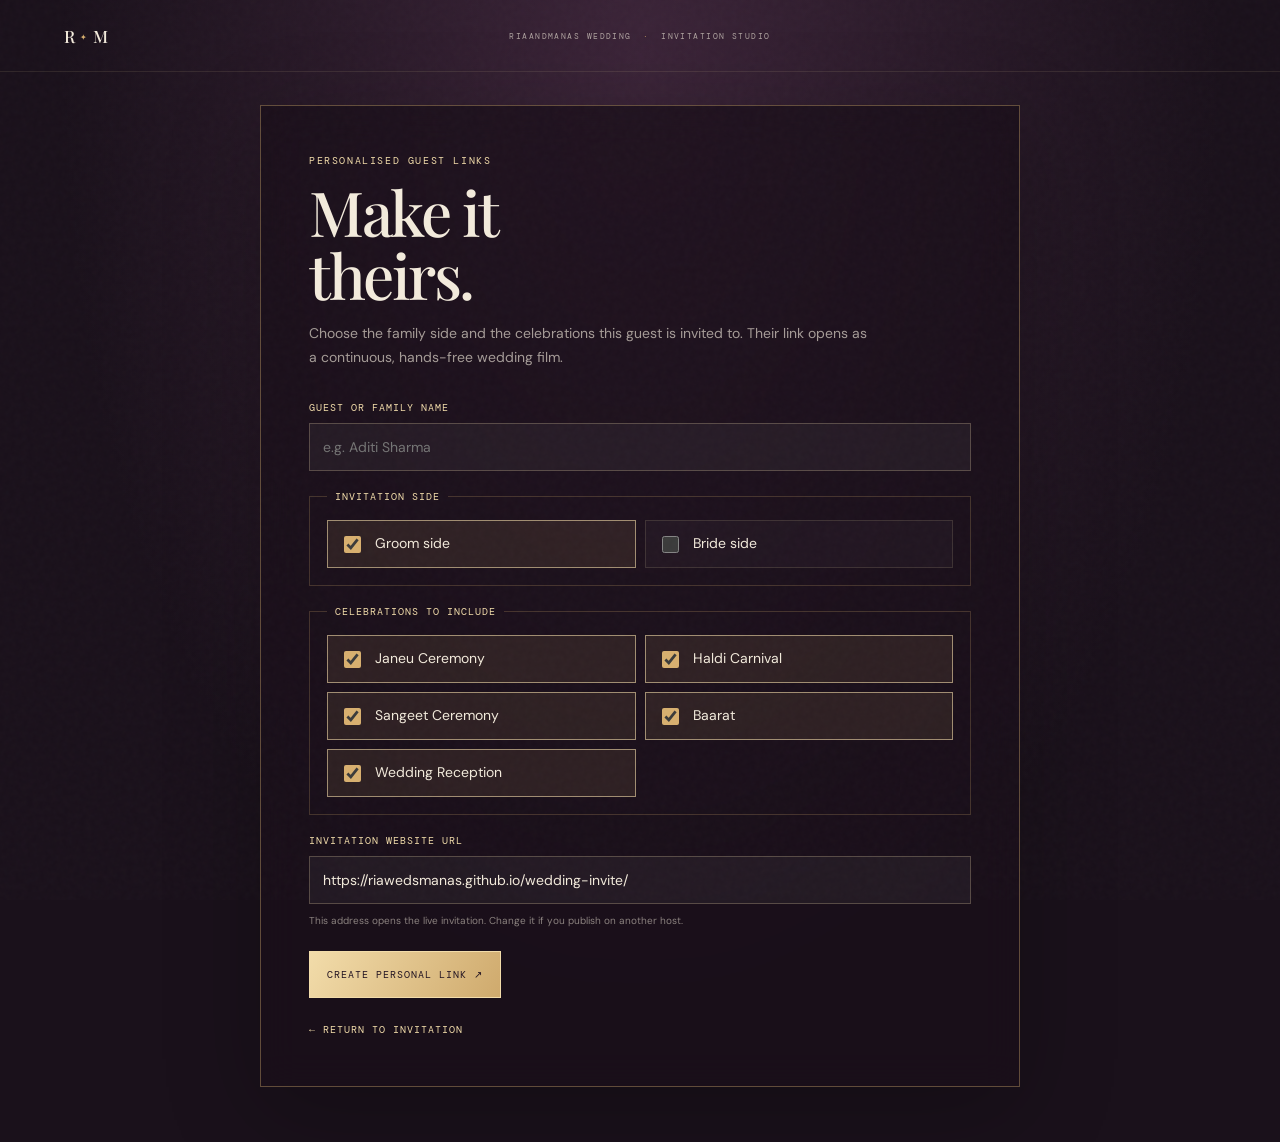
==== commit 459e9274: "Update invitation links for renamed GitHub account" ====
--- a/admin.html
+++ b/admin.html
@@ -82,7 +82,7 @@
           </div>
         </fieldset>
         <label for="base-url">INVITATION WEBSITE URL
-          <input id="base-url" name="base-url" type="url" value="https://deciever002.github.io/wedding-invite/" required>
+          <input id="base-url" name="base-url" type="url" value="https://riawedsmanas.github.io/wedding-invite/" required>
         </label>
         <p class="admin-hint">This address opens the live invitation. Change it if you publish on another host.</p>
         <div class="admin-actions">
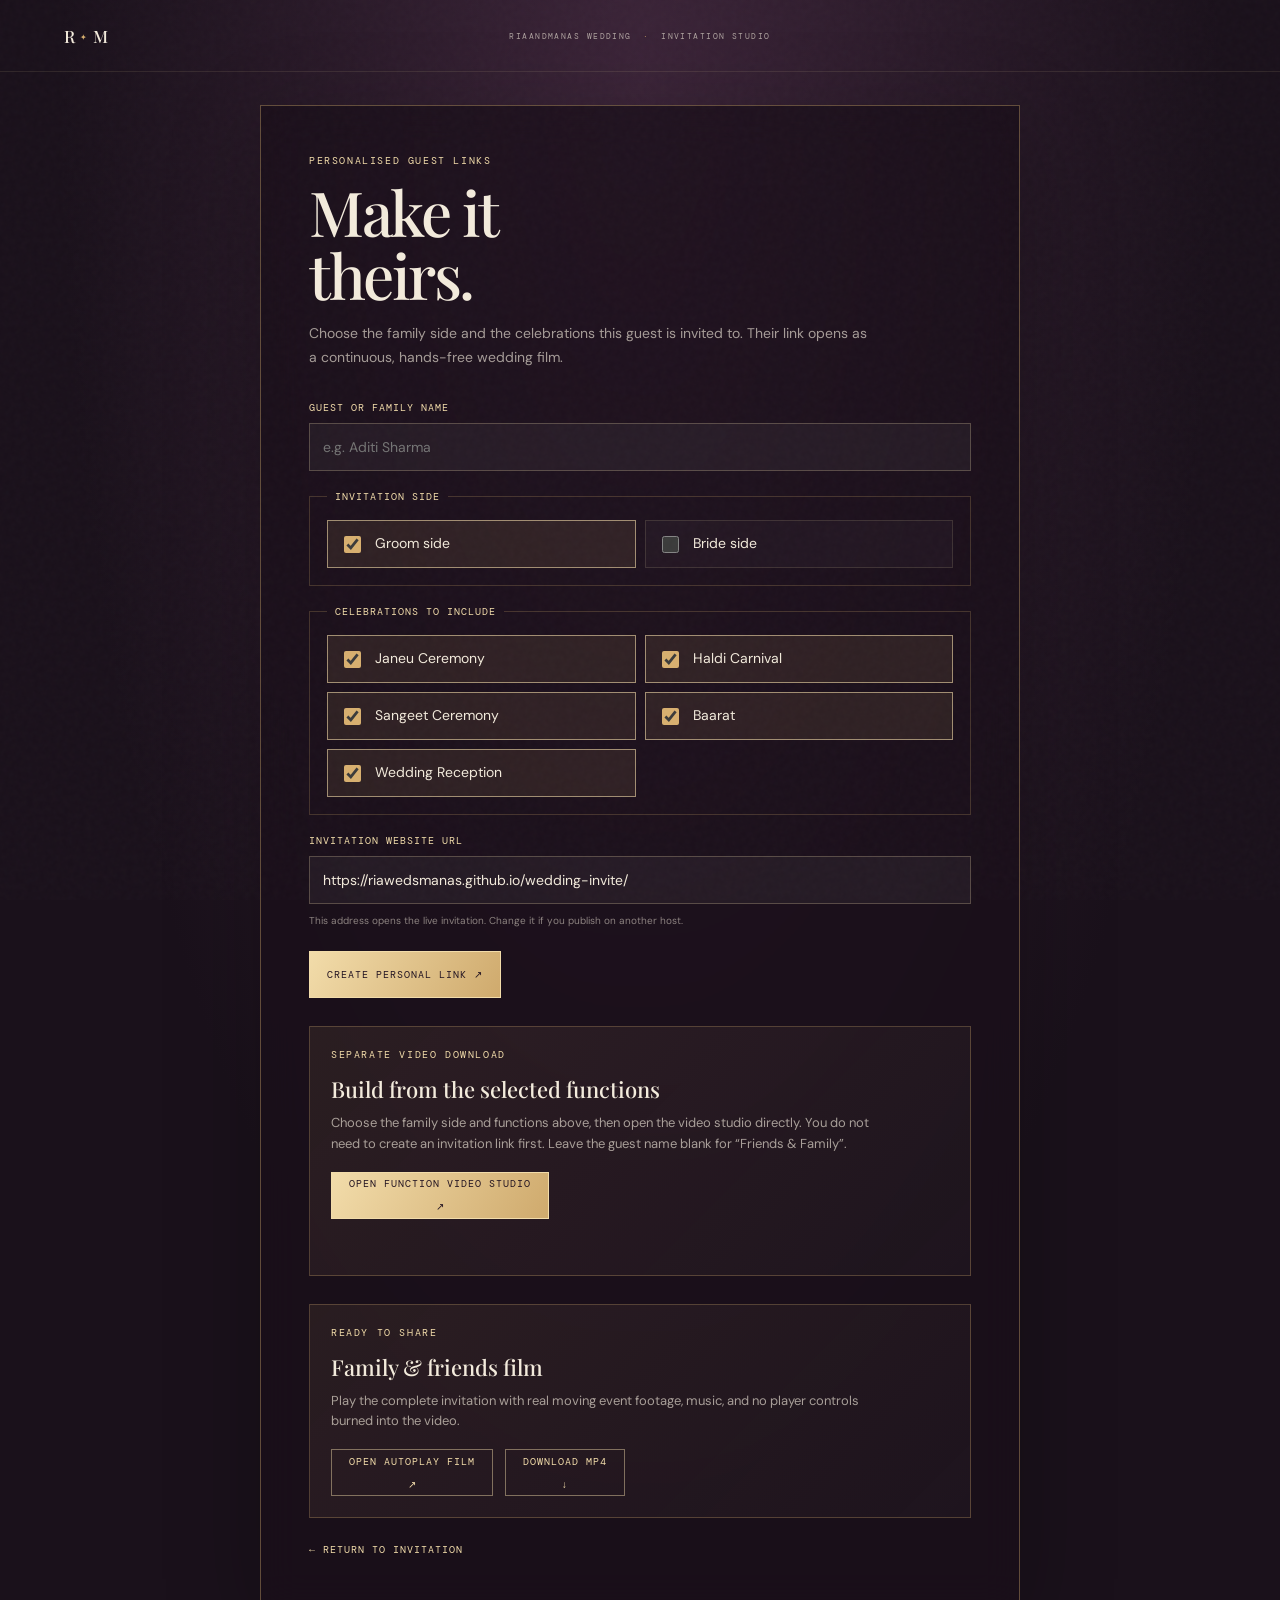
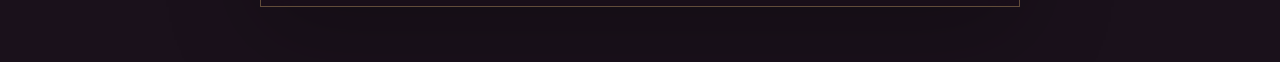
==== commit c2109cfb: "Add function-based invitation video downloads" ====
--- a/admin.html
+++ b/admin.html
@@ -36,6 +36,12 @@
     .admin-button--secondary { color: var(--gold-light); border-color: rgba(242,220,170,.45); background: transparent; }
     .admin-result { margin-top: 33px; padding-top: 28px; border-top: 1px solid rgba(216,176,111,.25); }
     .admin-result h2 { margin: 0 0 17px; font: 500 25px var(--serif); }
+    .admin-video-tool { margin-top: 28px; padding: 21px; border: 1px solid rgba(216,176,111,.28); background: linear-gradient(135deg,rgba(216,176,111,.09),rgba(255,255,255,.02)); }
+    .admin-video-tool h3 { margin: 0; color: var(--paper); font: 500 22px var(--serif); }
+    .admin-video-tool p { max-width: 540px; margin: 9px 0 17px; color: var(--muted); font-size: 13px; line-height: 1.6; }
+    .admin-video-tool .admin-eyebrow { margin: 0 0 13px; color: var(--gold-light); font: 10px var(--mono); letter-spacing: .16em; }
+    .admin-video-tool .admin-status { min-height: 22px; margin: 13px 0 0; color: var(--gold-light); font: 11px var(--sans); }
+    .admin-video-tool .admin-actions { margin-top: 16px; }
     .admin-link { display: block; overflow-wrap: anywhere; color: var(--gold-light); font: 12px/1.6 var(--mono); }
     .admin-status { min-height: 22px; margin: 13px 0 0; color: var(--gold-light); font: 11px var(--sans); }
     .admin-back { display: inline-flex; margin-top: 25px; color: var(--gold-light); text-decoration: none; font: 10px var(--mono); letter-spacing: .1em; }
@@ -78,7 +84,7 @@
             <p class="admin-schedule-title">Paath date defaults to 19th November 2026. You can change it for a specific invitation.</p>
             <label for="sukhmani-date">PAATH DATE<input id="sukhmani-date" type="text" value="19th November 2026" placeholder="e.g. 19th November 2026"></label>
             <label for="sukhmani-time">START TIME<input id="sukhmani-time" type="text" value="5:30 PM onwards" placeholder="e.g. 5:30 PM onwards"></label>
-            <label for="sukhmani-venue">VENUE<input id="sukhmani-venue" type="text" placeholder="Venue and city"></label>
+            <label for="sukhmani-venue">VENUE<input id="sukhmani-venue" type="text" value="At Our Residence (Civil Lines)" placeholder="Venue and city"></label>
           </div>
         </fieldset>
         <label for="base-url">INVITATION WEBSITE URL
@@ -89,17 +95,43 @@
           <button class="admin-button" type="submit">CREATE PERSONAL LINK <span aria-hidden="true">↗</span></button>
         </div>
       </form>
+      <section class="admin-video-tool" aria-labelledby="standalone-video-title">
+        <p class="admin-eyebrow">SEPARATE VIDEO DOWNLOAD</p>
+        <h3 id="standalone-video-title">Build from the selected functions</h3>
+        <p>Choose the family side and functions above, then open the video studio directly. You do not need to create an invitation link first. Leave the guest name blank for “Friends &amp; Family”.</p>
+        <div class="admin-actions">
+          <a class="admin-button" id="standalone-video-link" href="video-maker.html" style="display:grid;place-items:center;text-decoration:none">OPEN FUNCTION VIDEO STUDIO <span aria-hidden="true">↗</span></a>
+        </div>
+        <p class="admin-status" id="video-status" aria-live="polite"></p>
+      </section>
       <section class="admin-result" id="invite-result" hidden aria-labelledby="result-title">
         <h2 id="result-title">Ready to share</h2>
         <a class="admin-link" id="guest-link" href="#" target="_blank" rel="noopener noreferrer"></a>
         <label for="invite-message" style="display:block;margin-top:23px;color:var(--gold-light);font:8px var(--mono);letter-spacing:.14em">FULL INVITATION MESSAGE</label>
         <textarea id="invite-message" readonly aria-label="Complete invitation message"></textarea>
         <div class="admin-actions">
-          <button class="admin-button" id="copy-message" type="button">COPY MESSAGE + LINK</button>
+          <button class="admin-button" id="copy-message" type="button">COPY WHATSAPP MESSAGE</button>
           <button class="admin-button admin-button--secondary" id="copy-link" type="button">COPY LINK ONLY</button>
           <a class="admin-button admin-button--secondary" id="open-link" href="#" target="_blank" rel="noopener noreferrer" style="display:grid;place-items:center;text-decoration:none">PREVIEW INVITATION</a>
         </div>
         <p class="admin-status" id="copy-status" aria-live="polite"></p>
+        <div class="admin-video-tool">
+          <p class="admin-eyebrow">A SEPARATE SHAREABLE FILM</p>
+          <h3>Your function video</h3>
+          <p>A portrait video will be assembled from the actual event clips selected above, with this guest name and their event details. Open the video studio to preview and download it.</p>
+          <div class="admin-actions">
+          <a class="admin-button" id="video-builder-link" href="video-maker.html" style="display:grid;place-items:center;text-decoration:none">CREATE &amp; DOWNLOAD VIDEO <span aria-hidden="true">↗</span></a>
+          </div>
+        </div>
+      </section>
+      <section class="admin-video-tool" aria-labelledby="generic-video-title">
+        <p class="admin-eyebrow">READY TO SHARE</p>
+        <h3 id="generic-video-title">Family &amp; friends film</h3>
+        <p>Play the complete invitation with real moving event footage, music, and no player controls burned into the video.</p>
+        <div class="admin-actions">
+          <a class="admin-button admin-button--secondary" href="family-invitation.html" style="display:grid;place-items:center;text-decoration:none">OPEN AUTOPLAY FILM <span aria-hidden="true">↗</span></a>
+          <a class="admin-button admin-button--secondary" href="assets/videos/family-and-friends-invitation.mp4" download style="display:grid;place-items:center;text-decoration:none">DOWNLOAD MP4 <span aria-hidden="true">↓</span></a>
+        </div>
       </section>
       <a class="admin-back" href="index.html">← RETURN TO INVITATION</a>
     </section>
--- a/styles.css
+++ b/styles.css
@@ -92,8 +92,22 @@
 .cover.is-open .envelope-shadow { transform: scale(1.25); opacity: .75; }
 .cover.is-open .open-invite, .cover.is-open .cover-overline { opacity: 0; transform: translateY(10px); pointer-events: none; }
 .cover.is-open .letter-continue { opacity: 1; transform: translate(-50%, 0); pointer-events: auto; }
+.cover.is-opening .letter-paper { animation: letter-emerge 1.55s cubic-bezier(.18,.82,.2,1) both; }
+.cover.is-opening .letter-paper::after { animation: paper-glimmer 1.25s .22s ease-out both; }
 .cover.is-open .letter-label { animation: type-in .8s .25s both; }
 .cover.is-open .letter-copy { animation: type-in .8s .4s both; }
+@keyframes letter-emerge {
+  0% { opacity: 0; transform: translateY(18%) rotateX(-42deg) scale(.82); }
+  55% { opacity: 1; transform: translateY(-8%) rotateX(4deg) scale(1.025); }
+  78% { opacity: 1; transform: translateY(-4%) rotateX(-1deg) scale(.995); }
+  100% { opacity: 1; transform: translateY(-6%) rotateX(0) scale(1); }
+}
+@keyframes paper-glimmer {
+  0% { opacity: 0; transform: translateX(-115%) skewX(-14deg); }
+  25% { opacity: .72; }
+  100% { opacity: 0; transform: translateX(115%) skewX(-14deg); }
+}
+.letter-paper::after { content: ""; position: absolute; z-index: 1; inset: 0; background: linear-gradient(105deg, transparent 36%, rgba(255,255,255,.68) 49%, rgba(255,255,255,.12) 55%, transparent 68%); opacity: 0; pointer-events: none; }
 
 .journey-intro { min-height: 100svh; position: relative; display: flex; flex-direction: column; align-items: center; justify-content: center; overflow: hidden; padding: 86px 22px 60px; text-align: center; background: radial-gradient(ellipse at 50% 49%, #382339, #1b111e 61%, #140d16); animation: page-rise .9s both; }
 .journey-intro::before { content: ""; position: absolute; inset: 24px; border: 1px solid rgba(216,176,111,.18); pointer-events: none; }
@@ -321,6 +335,7 @@
 @keyframes chapter-arrive { from { opacity: .35; transform: translateY(12px); filter: blur(5px); } to { opacity: 1; transform: translateY(0); filter: blur(0); } }
 
 @media (prefers-reduced-motion: reduce) {
+  .cover.is-opening .letter-paper, .cover.is-opening .letter-paper::after { animation: none !important; }
   .event-effects, .chapter-art.is-transitioning .event-effects * { animation: none !important; }
   .chapter-art.is-transitioning .event-effects { opacity: .72; }
   .thread-shadow, .thread-line, .thread-highlight { stroke-dashoffset: 0 !important; }
@@ -558,3 +573,61 @@
   .event-journey.is-live .chapter-info.is-revealed { bottom: max(13px, env(safe-area-inset-bottom)); max-height: calc(100svh - 105px); }
   .event-journey.is-live .event-details strong { line-height: 1.42; }
 }
+
+/* Readable opening letter with controlled spacing at phone and desktop sizes. */
+.letter-label { font-size: 9px; }
+.letter-paper h1 { font-size: clamp(58px, 6vw, 76px); }
+.letter-subtitle { font-size: 17px; }
+.letter-to { max-width: 100%; margin: 0 0 7px; color: #765a50; font: italic 14px/1.35 var(--serif); overflow: hidden; text-overflow: ellipsis; white-space: nowrap; }
+.letter-copy { max-width: 34ch; font-size: 15px; line-height: 1.5; }
+.letter-date { font-size: 9px; }
+.letter-continue { min-height: 38px; font-size: 9px; }
+
+@media (max-width: 760px) {
+  .cover { padding: 76px 14px 34px; }
+  .cover-overline { margin-bottom: 8px; font-size: 9px; letter-spacing: .16em; }
+  .envelope-scene { width: min(92vw, 410px); height: min(62svh, 530px); min-height: min(400px, 54svh); }
+  .letter-paper { top: 4%; left: 4%; width: 92%; height: 89%; padding: 13px 17px 53px; }
+  .letter-paper::before { inset: 9px; }
+  .letter-label { margin-bottom: 8px; font-size: 8px; letter-spacing: .12em; }
+  .letter-paper h1 { font-size: clamp(50px, 14vw, 62px); line-height: .9; }
+  .letter-subtitle { margin-top: 7px; font-size: 16px; }
+  .letter-rule { width: 82%; margin: 10px 0 8px; }
+  .letter-to { margin-bottom: 6px; font-size: 14px; }
+  .letter-copy { max-width: 35ch; font-size: clamp(13px, 3.8vw, 15px); line-height: 1.42; }
+  .letter-date { gap: 6px; margin: 9px 0 3px; font-size: clamp(9px, 2.6vw, 10px); letter-spacing: .03em; }
+  .letter-continue { bottom: 10px; min-height: 38px; font-size: 9px; letter-spacing: .06em; }
+  .cover-footnote { margin-top: 13px; font-size: 8px; letter-spacing: .11em; }
+}
+
+@media (max-width: 370px) {
+  .letter-paper { padding-right: 14px; padding-left: 14px; }
+  .letter-paper h1 { font-size: 50px; }
+  .letter-copy { font-size: 13px; }
+  .letter-date { font-size: 9px; }
+}
+
+@media (max-height: 720px) and (max-width: 760px) {
+  .cover { padding-top: 68px; padding-bottom: 28px; }
+  .envelope-scene { height: min(61svh, 470px); min-height: min(340px, 53svh); }
+  .letter-paper { height: 90%; padding-top: 9px; padding-bottom: 48px; }
+  .letter-label { margin-bottom: 6px; }
+  .letter-paper h1 { font-size: clamp(48px, 13vw, 56px); }
+  .letter-subtitle { margin-top: 5px; }
+  .letter-rule { margin: 8px 0 6px; }
+  .letter-to { margin-bottom: 4px; }
+  .letter-copy { font-size: 13px; line-height: 1.36; }
+  .letter-date { margin-top: 7px; margin-bottom: 1px; }
+}
+
+/* Keep the letter action close to its date instead of pinning it to the paper edge. */
+.cover .letter-paper { padding-bottom: 26px; }
+.cover .letter-continue { position: relative; bottom: auto; left: auto; align-self: center; margin: 9px 0 0; transform: translateY(12px); }
+.cover.is-open .letter-continue { transform: translateY(0); }
+
+@media (max-width: 760px) {
+  .cover .letter-paper { padding-bottom: 18px; }
+}
+
+.venue-map-link { color: inherit; font-weight: inherit; text-decoration: underline; text-decoration-color: rgba(216,176,111,.72); text-decoration-thickness: 1px; text-underline-offset: .2em; }
+.venue-map-link:hover { color: var(--gold-light); text-decoration-color: currentColor; }
